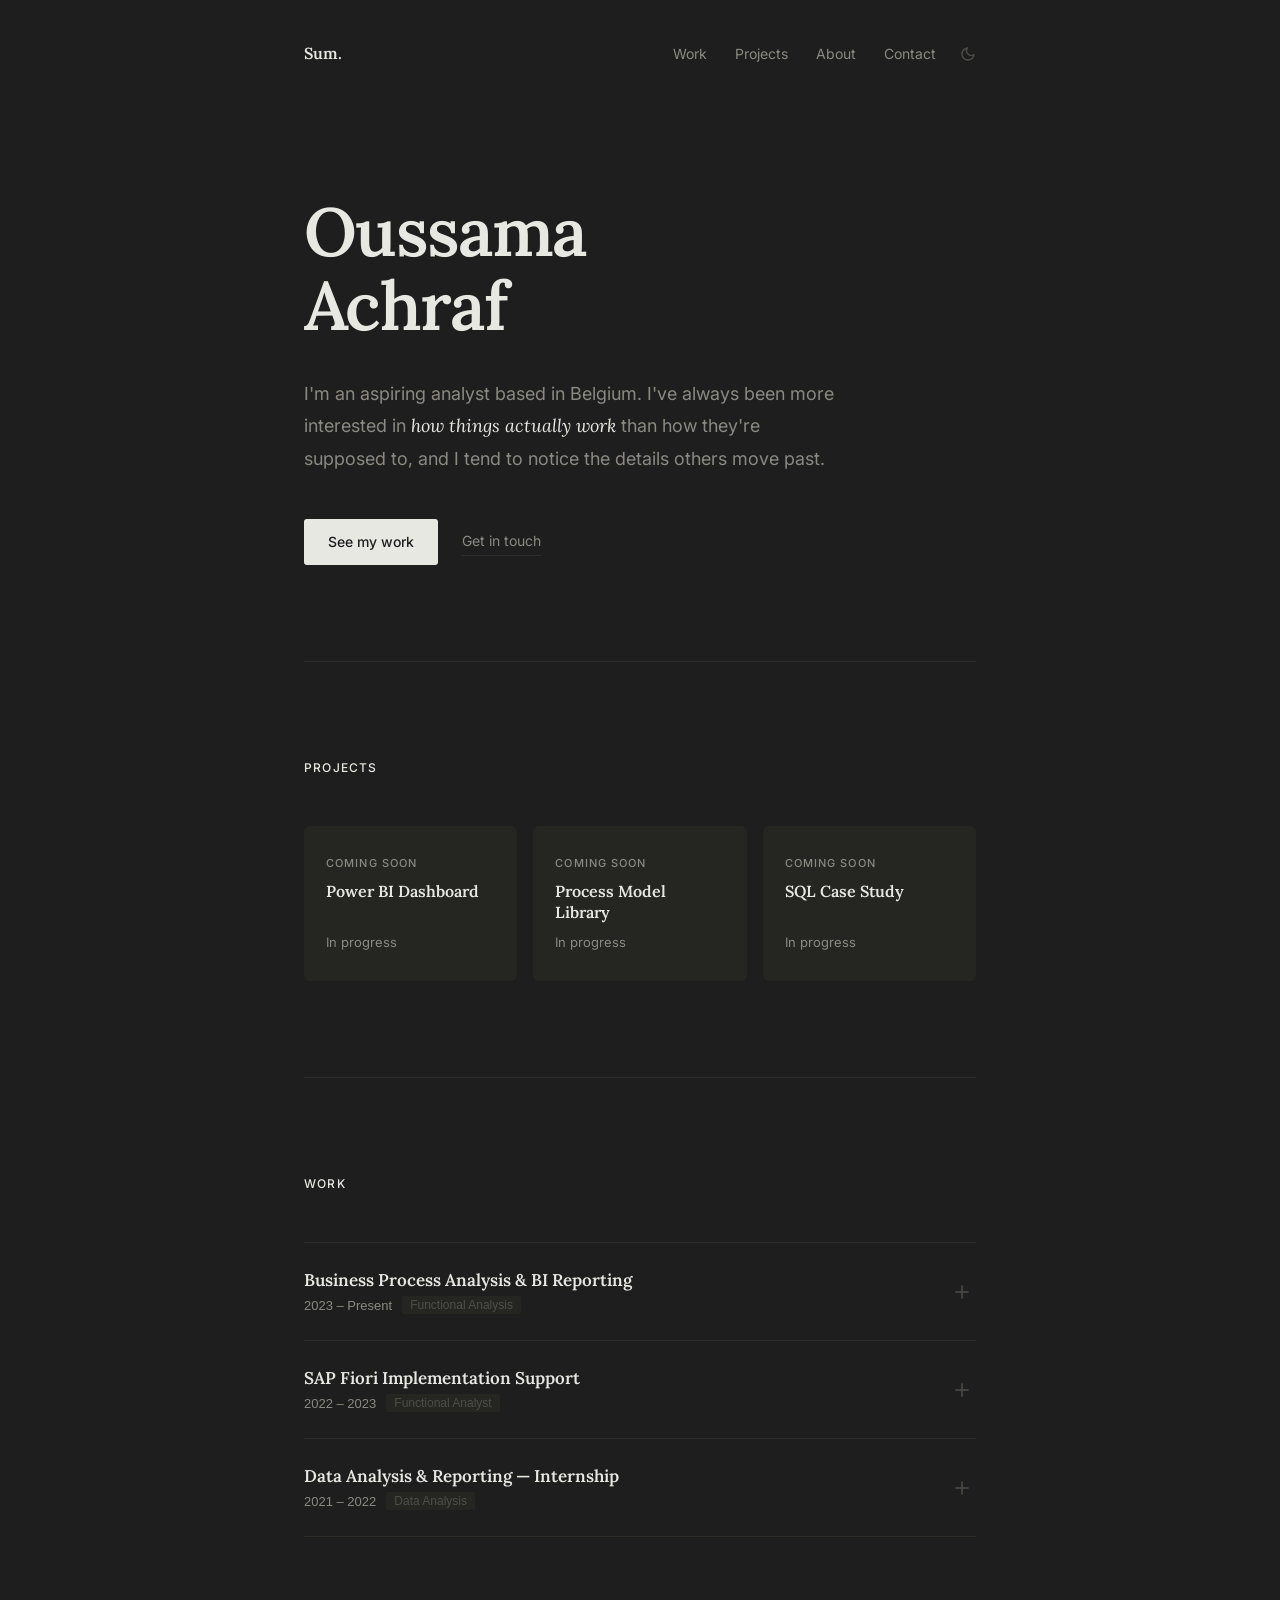
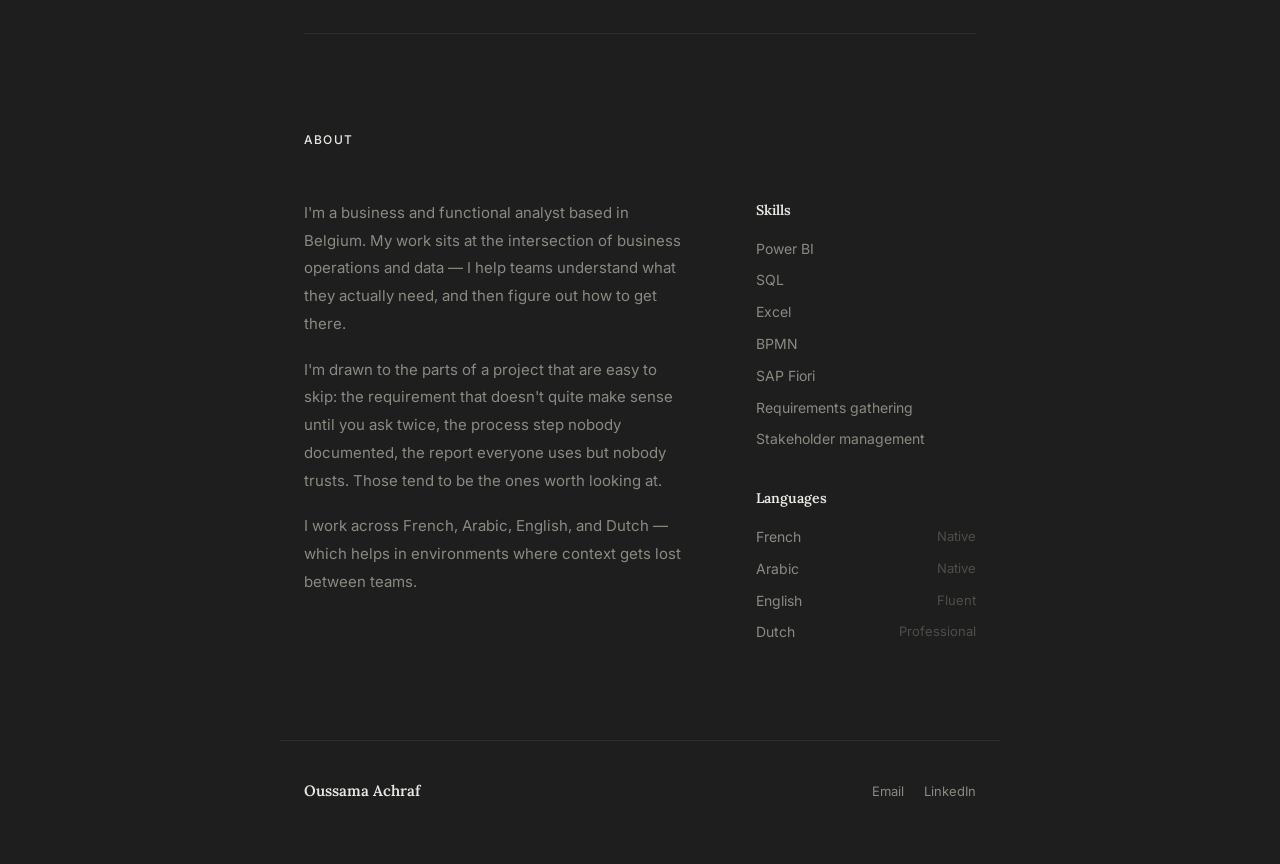
==== index.html @ 20202b74 "Fix project card text contrast in dark mode" ====
<!DOCTYPE html>
<html lang="en">
<head>
  <meta charset="UTF-8">
  <meta name="viewport" content="width=device-width, initial-scale=1.0">
  <title>Oussama Achraf</title>
  <link rel="icon" href="./favicon.svg" type="image/svg+xml">
  <link rel="preconnect" href="https://fonts.googleapis.com">
  <link rel="preconnect" href="https://fonts.gstatic.com" crossorigin>
  <link href="https://fonts.googleapis.com/css2?family=Lora:ital,wght@0,400;0,600;1,400&family=Inter:wght@300;400;500&display=swap" rel="stylesheet">

  <style>
    *, *::before, *::after {
      box-sizing: border-box;
      margin: 0;
      padding: 0;
    }

    :root {
      --bg:       #1e1e1e;
      --text:     #e8e8e3;
      --muted:    #8a8a82;
      --faint:    #4e4e49;
      --border:   #2d2d2a;
      --surface:  #252522;
      --serif:    'Lora', Georgia, serif;
      --sans:     'Inter', system-ui, sans-serif;
    }

    body.light {
      --bg:       #fafaf8;
      --text:     #1a1a1a;
      --muted:    #6b6b6b;
      --faint:    #b0b0a8;
      --border:   #e2e2dc;
      --surface:  #f2f2ee;
    }

    html {
      font-size: 16px;
      scroll-behavior: smooth;
    }

    body {
      background: var(--bg);
      color: var(--text);
      font-family: var(--sans);
      font-weight: 400;
      line-height: 1.7;
      -webkit-font-smoothing: antialiased;
      transition: background 0.2s ease, color 0.2s ease;
    }

    /* ─── NAV ─────────────────────────────────────────── */

    nav {
      max-width: 720px;
      margin: 0 auto;
      padding: 40px 24px 0;
      display: flex;
      justify-content: space-between;
      align-items: baseline;
    }

    .nav-name {
      font-family: var(--serif);
      font-size: 1rem;
      font-weight: 600;
      color: var(--text);
      text-decoration: none;
    }

    .nav-links {
      list-style: none;
      display: flex;
      gap: 28px;
    }

    .nav-links a {
      font-size: 0.875rem;
      color: var(--muted);
      text-decoration: none;
      transition: color 0.2s;
    }

    .nav-links a:hover { color: var(--text); }

    .nav-right {
      display: flex;
      align-items: center;
      gap: 24px;
    }

    .theme-toggle {
      background: none;
      border: none;
      cursor: pointer;
      color: var(--faint);
      display: grid;
      place-items: center;
      padding: 0;
      transition: color 0.2s;
      line-height: 1;
    }

    .theme-toggle:hover { color: var(--text); }

    .theme-toggle .icon-sun  { display: none; }
    .theme-toggle .icon-moon { display: block; }

    body.light .theme-toggle .icon-sun  { display: block; }
    body.light .theme-toggle .icon-moon { display: none; }

    /* ─── LAYOUT ──────────────────────────────────────── */

    main {
      max-width: 720px;
      margin: 0 auto;
      padding: 0 24px;
    }

    section {
      padding: 96px 0;
      border-top: 1px solid var(--border);
    }

    #home {
      border-top: none;
      padding-top: 128px;
    }

    .section-label {
      font-size: 0.75rem;
      font-weight: 500;
      letter-spacing: 0.1em;
      text-transform: uppercase;
      color: var(--text);
      margin-bottom: 48px;
    }

    /* ─── HERO ────────────────────────────────────────── */

    .hero-name {
      font-family: var(--serif);
      font-size: clamp(2.75rem, 7vw, 4.25rem);
      font-weight: 600;
      line-height: 1.08;
      letter-spacing: -0.025em;
      margin-bottom: 36px;
    }

    .hero-bio {
      font-size: 1.125rem;
      line-height: 1.8;
      color: var(--muted);
      max-width: 540px;
    }

    .hero-bio em {
      color: var(--text);
      font-style: italic;
      font-family: var(--serif);
    }

    .hero-cta {
      margin-top: 44px;
      display: flex;
      gap: 24px;
      align-items: center;
    }

    .btn-primary {
      font-size: 0.875rem;
      font-weight: 500;
      color: var(--bg);
      background: var(--text);
      padding: 11px 24px;
      border-radius: 3px;
      text-decoration: none;
      transition: opacity 0.2s;
    }

    .btn-primary:hover { opacity: 0.75; }

    .btn-ghost {
      font-size: 0.875rem;
      color: var(--muted);
      text-decoration: none;
      border-bottom: 1px solid var(--border);
      padding-bottom: 2px;
      transition: color 0.2s, border-color 0.2s;
    }

    .btn-ghost:hover {
      color: var(--text);
      border-color: var(--text);
    }

    /* ─── WORK ────────────────────────────────────────── */

    .work-list { list-style: none; }

    .work-item { border-top: 1px solid var(--border); }

    .work-item:last-child { border-bottom: 1px solid var(--border); }

    .work-toggle {
      width: 100%;
      background: none;
      border: none;
      padding: 26px 0;
      display: grid;
      grid-template-columns: 1fr 28px;
      align-items: center;
      gap: 16px;
      cursor: pointer;
      text-align: left;
    }

    .work-toggle:focus-visible { outline: 2px solid var(--text); outline-offset: 4px; }

    .work-title {
      font-family: var(--serif);
      font-size: 1.0625rem;
      font-weight: 600;
      color: var(--text);
      display: block;
      line-height: 1.3;
      margin-bottom: 5px;
    }

    .work-sub {
      font-size: 0.8125rem;
      color: var(--muted);
      display: flex;
      gap: 10px;
      align-items: center;
    }

    .work-tag {
      background: var(--surface);
      padding: 2px 8px;
      border-radius: 2px;
      font-size: 0.75rem;
      color: var(--faint);
    }

    .work-icon {
      display: grid;
      place-items: center;
      color: var(--faint);
      transition: transform 0.3s ease, color 0.2s;
    }

    .work-item.open .work-icon {
      transform: rotate(45deg);
      color: var(--text);
    }

    .work-body {
      overflow: hidden;
      max-height: 0;
      transition: max-height 0.4s ease;
    }

    .work-body-inner {
      padding-bottom: 32px;
      max-width: 560px;
    }

    .work-body-inner p {
      font-size: 0.9375rem;
      color: var(--muted);
      line-height: 1.8;
      margin-bottom: 18px;
    }

    .work-highlights {
      list-style: none;
      display: flex;
      flex-direction: column;
      gap: 9px;
    }

    .work-highlights li {
      font-size: 0.875rem;
      color: var(--muted);
      padding-left: 18px;
      position: relative;
      line-height: 1.6;
    }

    .work-highlights li::before {
      content: "—";
      position: absolute;
      left: 0;
      color: var(--border);
    }

    /* ─── PROJECTS ────────────────────────────────────── */

    .projects-grid {
      display: grid;
      grid-template-columns: repeat(auto-fill, minmax(200px, 1fr));
      gap: 16px;
    }

    .project-card {
      background: var(--surface);
      border-radius: 6px;
      padding: 28px 22px;
      display: flex;
      flex-direction: column;
      gap: 8px;
      min-height: 150px;
    }

    .project-label {
      font-size: 0.6875rem;
      letter-spacing: 0.1em;
      text-transform: uppercase;
      color: var(--muted);
      font-weight: 500;
    }

    .project-title {
      font-family: var(--serif);
      font-size: 1rem;
      color: var(--text);
      font-weight: 600;
      line-height: 1.3;
    }

    .project-status {
      margin-top: auto;
      font-size: 0.8125rem;
      color: var(--muted);
    }

    /* ─── ABOUT ───────────────────────────────────────── */

    .about-grid {
      display: grid;
      grid-template-columns: 1fr 220px;
      gap: 64px;
      align-items: start;
    }

    .about-bio p {
      font-size: 0.9375rem;
      color: var(--muted);
      line-height: 1.85;
      margin-bottom: 18px;
    }

    .about-bio p:last-child { margin-bottom: 0; }

    .about-sidebar-block { margin-bottom: 36px; }

    .about-sidebar-block:last-child { margin-bottom: 0; }

    .sidebar-heading {
      font-family: var(--serif);
      font-size: 0.875rem;
      font-weight: 600;
      color: var(--text);
      margin-bottom: 14px;
    }

    .skill-list, .lang-list {
      list-style: none;
      display: flex;
      flex-direction: column;
      gap: 8px;
    }

    .skill-list li {
      font-size: 0.875rem;
      color: var(--muted);
    }

    .lang-list li {
      font-size: 0.875rem;
      color: var(--muted);
      display: flex;
      justify-content: space-between;
    }

    .lang-list li span {
      color: var(--faint);
      font-size: 0.8125rem;
    }

    /* ─── FOOTER ──────────────────────────────────────── */

    footer {
      max-width: 720px;
      margin: 0 auto;
      padding: 36px 24px 60px;
      border-top: 1px solid var(--border);
      display: flex;
      justify-content: space-between;
      align-items: center;
    }

    .footer-name {
      font-family: var(--serif);
      font-size: 0.9375rem;
      font-weight: 600;
      color: var(--text);
    }

    .footer-links {
      list-style: none;
      display: flex;
      gap: 20px;
    }

    .footer-links a {
      font-size: 0.8125rem;
      color: var(--muted);
      text-decoration: none;
      transition: color 0.2s;
    }

    .footer-links a:hover { color: var(--text); }

    /* ─── RESPONSIVE ──────────────────────────────────── */

    @media (max-width: 640px) {
      nav {
        flex-direction: column;
        gap: 18px;
      }

      #home { padding-top: 80px; }

      .hero-cta {
        flex-direction: column;
        align-items: flex-start;
        gap: 16px;
      }

      .about-grid {
        grid-template-columns: 1fr;
        gap: 40px;
      }

      .projects-grid {
        grid-template-columns: 1fr;
      }

      footer {
        flex-direction: column;
        align-items: flex-start;
        gap: 20px;
      }
    }
  </style>
</head>
<body>

  <nav>
    <a href="#home" class="nav-name">Sum.</a>
    <div class="nav-right">
      <ul class="nav-links">
        <li><a href="#work">Work</a></li>
        <li><a href="#projects">Projects</a></li>
        <li><a href="#about">About</a></li>
        <li><a href="mailto:achraafoussama@gmail.com">Contact</a></li>
      </ul>
      <button class="theme-toggle" aria-label="Toggle theme">
        <svg class="icon-sun" width="16" height="16" viewBox="0 0 24 24" fill="none" stroke="currentColor" stroke-width="2" stroke-linecap="round" stroke-linejoin="round">
          <circle cx="12" cy="12" r="5"/><line x1="12" y1="1" x2="12" y2="3"/><line x1="12" y1="21" x2="12" y2="23"/>
          <line x1="4.22" y1="4.22" x2="5.64" y2="5.64"/><line x1="18.36" y1="18.36" x2="19.78" y2="19.78"/>
          <line x1="1" y1="12" x2="3" y2="12"/><line x1="21" y1="12" x2="23" y2="12"/>
          <line x1="4.22" y1="19.78" x2="5.64" y2="18.36"/><line x1="18.36" y1="5.64" x2="19.78" y2="4.22"/>
        </svg>
        <svg class="icon-moon" width="16" height="16" viewBox="0 0 24 24" fill="none" stroke="currentColor" stroke-width="2" stroke-linecap="round" stroke-linejoin="round">
          <path d="M21 12.79A9 9 0 1 1 11.21 3 7 7 0 0 0 21 12.79z"/>
        </svg>
      </button>
    </div>
  </nav>

  <main>

    <!-- HERO -->
    <section id="home">
      <h1 class="hero-name">Oussama<br>Achraf</h1>
      <p class="hero-bio">I'm an aspiring analyst based in Belgium. I've always been more interested in <em>how things actually work</em> than how they're supposed to, and I tend to notice the details others move past.</p>
      <div class="hero-cta">
        <a href="#work" class="btn-primary">See my work</a>
        <a href="mailto:achraafoussama@gmail.com" class="btn-ghost">Get in touch</a>
      </div>
    </section>

    <!-- PROJECTS -->
    <section id="projects">
      <p class="section-label">Projects</p>
      <div class="projects-grid">
        <div class="project-card">
          <span class="project-label">Coming soon</span>
          <span class="project-title">Power BI Dashboard</span>
          <span class="project-status">In progress</span>
        </div>
        <div class="project-card">
          <span class="project-label">Coming soon</span>
          <span class="project-title">Process Model Library</span>
          <span class="project-status">In progress</span>
        </div>
        <div class="project-card">
          <span class="project-label">Coming soon</span>
          <span class="project-title">SQL Case Study</span>
          <span class="project-status">In progress</span>
        </div>
      </div>
    </section>

    <!-- WORK -->
    <section id="work">
      <p class="section-label">Work</p>
      <ul class="work-list">

        <li class="work-item">
          <button class="work-toggle" aria-expanded="false">
            <div>
              <span class="work-title">Business Process Analysis &amp; BI Reporting</span>
              <div class="work-sub">
                <span>2023 – Present</span>
                <span class="work-tag">Functional Analysis</span>
              </div>
            </div>
            <span class="work-icon" aria-hidden="true">
              <svg width="14" height="14" viewBox="0 0 14 14" fill="none">
                <line x1="7" y1="1" x2="7" y2="13" stroke="currentColor" stroke-width="1.5" stroke-linecap="round"/>
                <line x1="1" y1="7" x2="13" y2="7" stroke="currentColor" stroke-width="1.5" stroke-linecap="round"/>
              </svg>
            </span>
          </button>
          <div class="work-body">
            <div class="work-body-inner">
              <p>Worked closely with business stakeholders to gather and document requirements, translating operational needs into functional specifications for development and reporting teams.</p>
              <ul class="work-highlights">
                <li>Conducted requirements workshops across operations and finance</li>
                <li>Designed and maintained Power BI dashboards tracking key performance indicators</li>
                <li>Documented AS-IS and TO-BE processes using BPMN notation</li>
                <li>Supported UAT cycles and coordinated feedback between business users and IT</li>
              </ul>
            </div>
          </div>
        </li>

        <li class="work-item">
          <button class="work-toggle" aria-expanded="false">
            <div>
              <span class="work-title">SAP Fiori Implementation Support</span>
              <div class="work-sub">
                <span>2022 – 2023</span>
                <span class="work-tag">Functional Analyst</span>
              </div>
            </div>
            <span class="work-icon" aria-hidden="true">
              <svg width="14" height="14" viewBox="0 0 14 14" fill="none">
                <line x1="7" y1="1" x2="7" y2="13" stroke="currentColor" stroke-width="1.5" stroke-linecap="round"/>
                <line x1="1" y1="7" x2="13" y2="7" stroke="currentColor" stroke-width="1.5" stroke-linecap="round"/>
              </svg>
            </span>
          </button>
          <div class="work-body">
            <div class="work-body-inner">
              <p>Acted as the bridge between end users and the technical team during a SAP Fiori rollout — capturing pain points, mapping workflows, and validating that the solution matched real business needs.</p>
              <ul class="work-highlights">
                <li>Gathered and prioritized user stories from department leads and frontline staff</li>
                <li>Mapped current workflows in Excel and BPMN to identify gaps and redundancies</li>
                <li>Assisted in configuration testing and prepared end-user training documentation</li>
                <li>Managed stakeholder communications and tracked open issues through delivery</li>
              </ul>
            </div>
          </div>
        </li>

        <li class="work-item">
          <button class="work-toggle" aria-expanded="false">
            <div>
              <span class="work-title">Data Analysis &amp; Reporting — Internship</span>
              <div class="work-sub">
                <span>2021 – 2022</span>
                <span class="work-tag">Data Analysis</span>
              </div>
            </div>
            <span class="work-icon" aria-hidden="true">
              <svg width="14" height="14" viewBox="0 0 14 14" fill="none">
                <line x1="7" y1="1" x2="7" y2="13" stroke="currentColor" stroke-width="1.5" stroke-linecap="round"/>
                <line x1="1" y1="7" x2="13" y2="7" stroke="currentColor" stroke-width="1.5" stroke-linecap="round"/>
              </svg>
            </span>
          </button>
          <div class="work-body">
            <div class="work-body-inner">
              <p>Built reporting tools and cleaned datasets to support decision-making across multiple departments, working primarily in Excel and SQL.</p>
              <ul class="work-highlights">
                <li>Automated monthly reporting workflows using Excel and SQL queries</li>
                <li>Cleaned and validated datasets to ensure consistency across reporting outputs</li>
                <li>Prepared management-ready summaries and visualizations for weekly reviews</li>
              </ul>
            </div>
          </div>
        </li>

      </ul>
    </section>

    <!-- ABOUT -->
    <section id="about">
      <p class="section-label">About</p>
      <div class="about-grid">

        <div class="about-bio">
          <p>I'm a business and functional analyst based in Belgium. My work sits at the intersection of business operations and data — I help teams understand what they actually need, and then figure out how to get there.</p>
          <p>I'm drawn to the parts of a project that are easy to skip: the requirement that doesn't quite make sense until you ask twice, the process step nobody documented, the report everyone uses but nobody trusts. Those tend to be the ones worth looking at.</p>
          <p>I work across French, Arabic, English, and Dutch — which helps in environments where context gets lost between teams.</p>
        </div>

        <div class="about-sidebar">
          <div class="about-sidebar-block">
            <p class="sidebar-heading">Skills</p>
            <ul class="skill-list">
              <li>Power BI</li>
              <li>SQL</li>
              <li>Excel</li>
              <li>BPMN</li>
              <li>SAP Fiori</li>
              <li>Requirements gathering</li>
              <li>Stakeholder management</li>
            </ul>
          </div>
          <div class="about-sidebar-block">
            <p class="sidebar-heading">Languages</p>
            <ul class="lang-list">
              <li>French <span>Native</span></li>
              <li>Arabic <span>Native</span></li>
              <li>English <span>Fluent</span></li>
              <li>Dutch <span>Professional</span></li>
            </ul>
          </div>
        </div>

      </div>
    </section>

  </main>

  <footer>
    <span class="footer-name">Oussama Achraf</span>
    <ul class="footer-links">
      <li><a href="mailto:achraafoussama@gmail.com">Email</a></li>
      <li><a href="https://www.linkedin.com/in/oussama-achraf/" target="_blank" rel="noopener noreferrer">LinkedIn</a></li>
    </ul>
  </footer>

  <script>
    // ── Theme toggle ──────────────────────────────────────
    const body = document.body;
    const themeBtn = document.querySelector('.theme-toggle');

    if (localStorage.getItem('theme') === 'light') {
      body.classList.add('light');
    }

    themeBtn.addEventListener('click', () => {
      body.classList.toggle('light');
      localStorage.setItem('theme', body.classList.contains('light') ? 'light' : 'dark');
    });

    // ── Work accordion ────────────────────────────────────
    const items = document.querySelectorAll('.work-item');

    items.forEach(item => {
      const btn = item.querySelector('.work-toggle');
      const body = item.querySelector('.work-body');
      const inner = item.querySelector('.work-body-inner');

      btn.addEventListener('click', () => {
        const isOpen = item.classList.contains('open');

        // close all
        items.forEach(i => {
          i.classList.remove('open');
          i.querySelector('.work-toggle').setAttribute('aria-expanded', 'false');
          i.querySelector('.work-body').style.maxHeight = '0';
        });

        // open clicked if it was closed
        if (!isOpen) {
          item.classList.add('open');
          btn.setAttribute('aria-expanded', 'true');
          body.style.maxHeight = inner.offsetHeight + 'px';
        }
      });
    });
  </script>

</body>
</html>
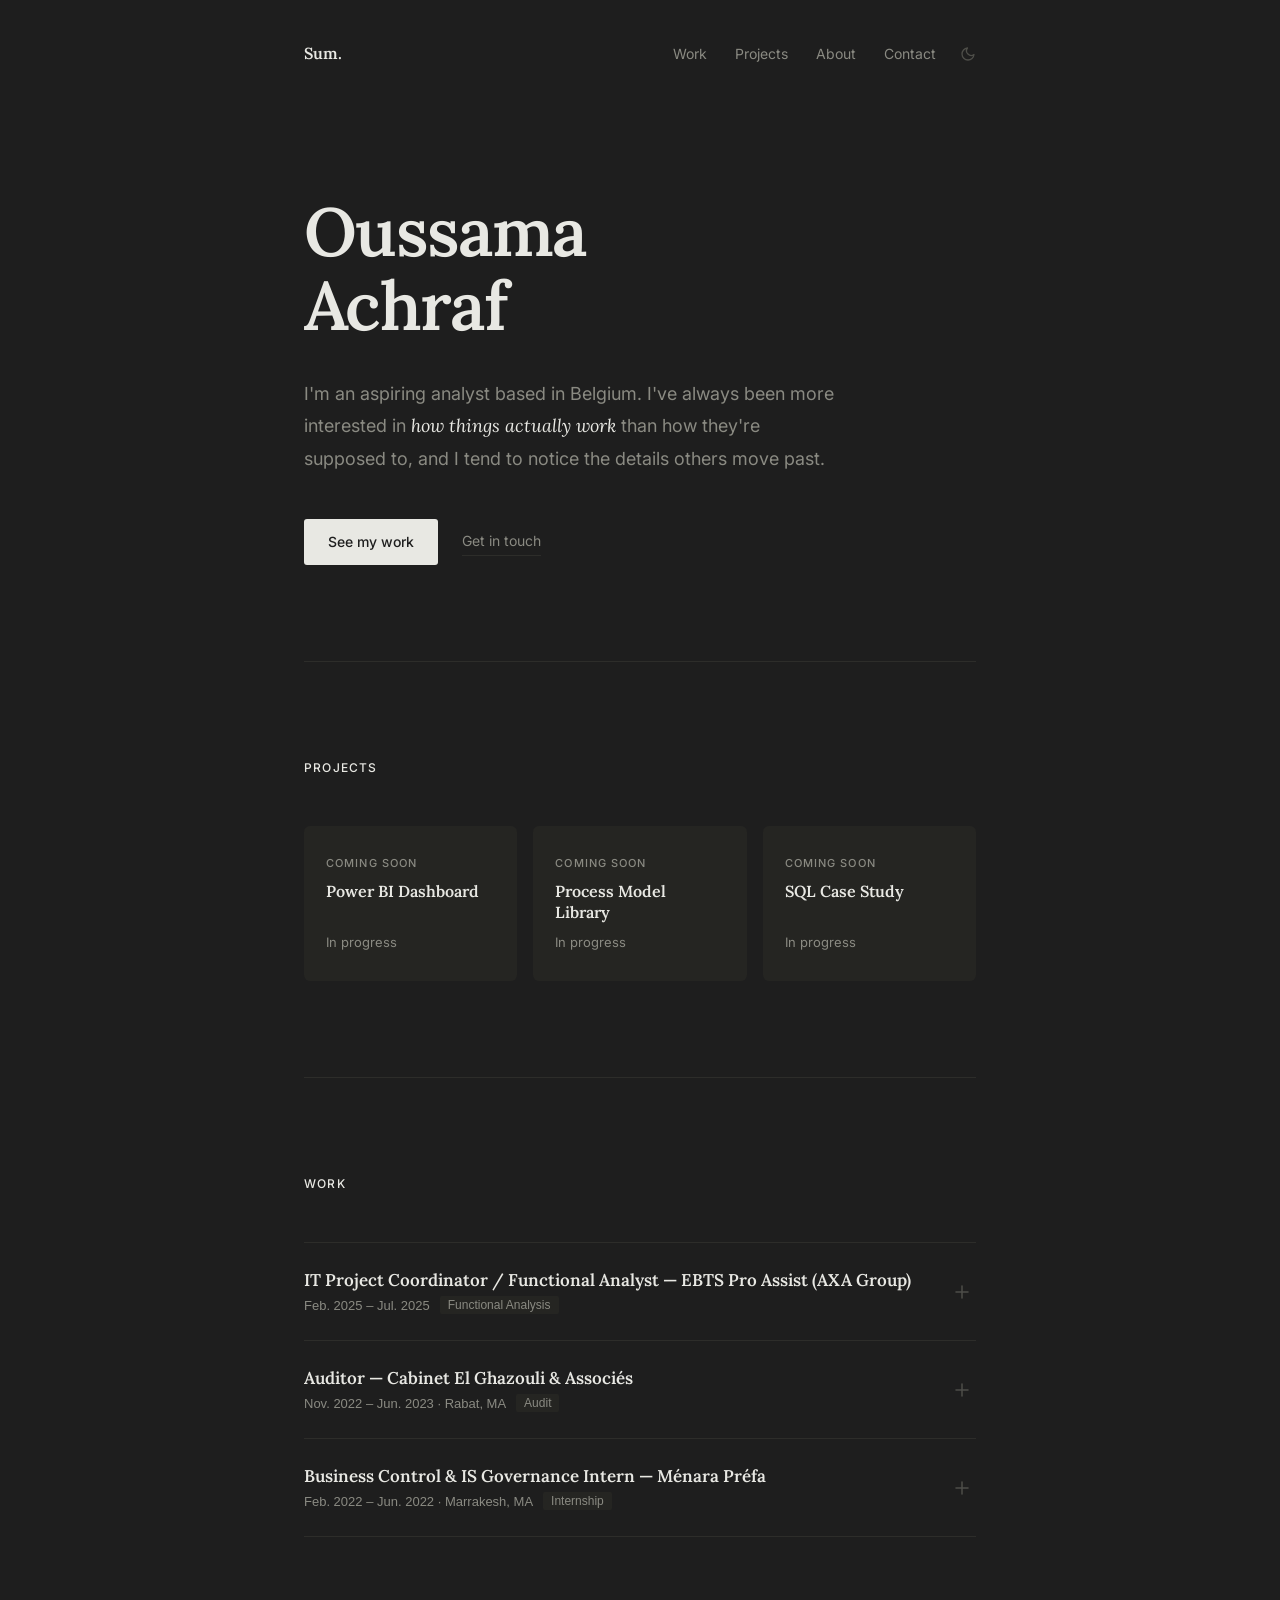
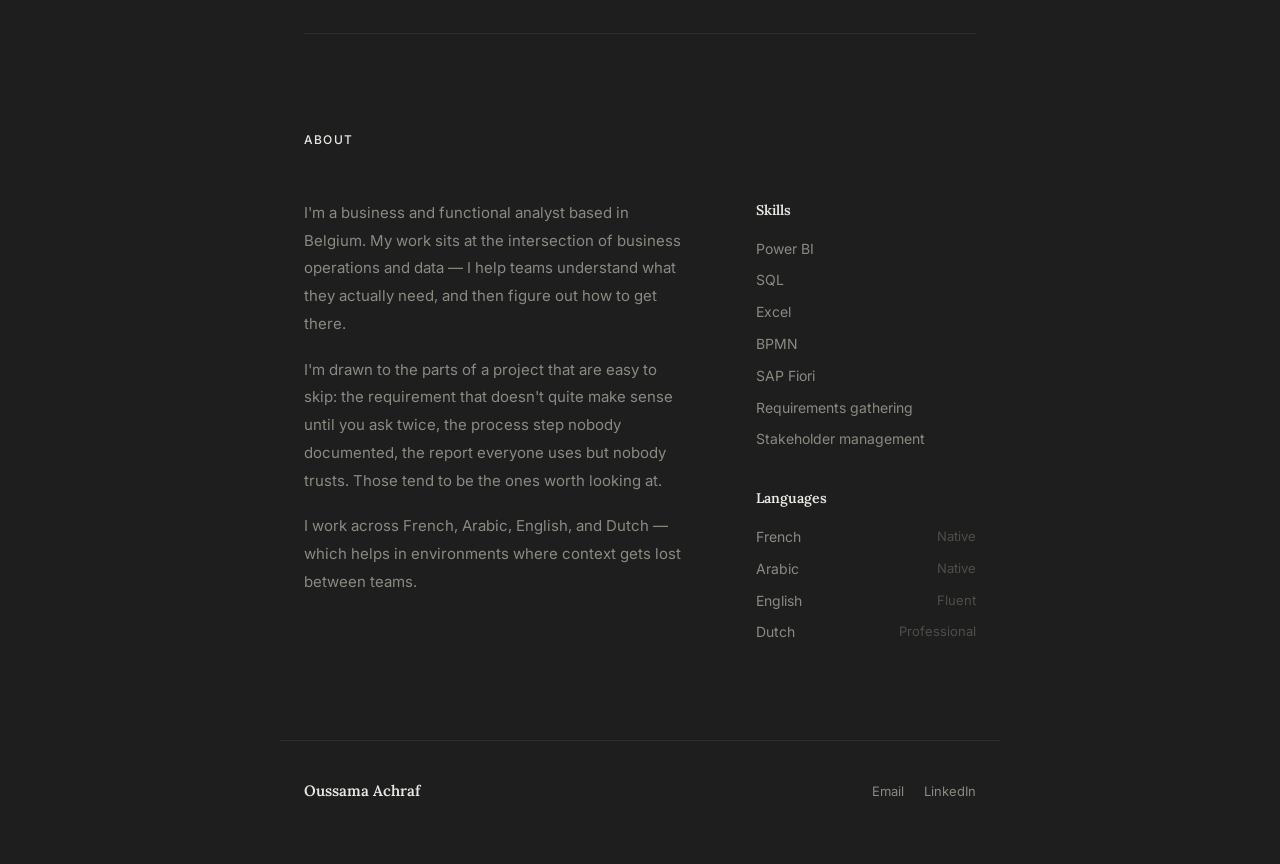
==== commit 43c3e711: "Replace work content with real experience, fix tag contrast" ====
--- a/index.html
+++ b/index.html
@@ -242,7 +242,7 @@
       padding: 2px 8px;
       border-radius: 2px;
       font-size: 0.75rem;
-      color: var(--faint);
+      color: var(--muted);
     }
 
     .work-icon {
@@ -525,9 +525,9 @@
         <li class="work-item">
           <button class="work-toggle" aria-expanded="false">
             <div>
-              <span class="work-title">Business Process Analysis &amp; BI Reporting</span>
+              <span class="work-title">IT Project Coordinator / Functional Analyst — EBTS Pro Assist (AXA Group)</span>
               <div class="work-sub">
-                <span>2023 – Present</span>
+                <span>Feb. 2025 – Jul. 2025</span>
                 <span class="work-tag">Functional Analysis</span>
               </div>
             </div>
@@ -540,12 +540,11 @@
           </button>
           <div class="work-body">
             <div class="work-body-inner">
-              <p>Worked closely with business stakeholders to gather and document requirements, translating operational needs into functional specifications for development and reporting teams.</p>
               <ul class="work-highlights">
-                <li>Conducted requirements workshops across operations and finance</li>
-                <li>Designed and maintained Power BI dashboards tracking key performance indicators</li>
-                <li>Documented AS-IS and TO-BE processes using BPMN notation</li>
-                <li>Supported UAT cycles and coordinated feedback between business users and IT</li>
+                <li>Temporarily assigned to lead a reporting transition project for a key enterprise client (Goodyear), driving the migration from Excel-based reporting to Power BI dashboards.</li>
+                <li>Gathered and structured business requirements across stakeholder groups, assessed feasibility, and translated client needs into actionable specifications for the development team.</li>
+                <li>Proposed dashboard designs and KPIs based on firsthand operational knowledge of breakdown assistance workflows; proposals were validated and implemented.</li>
+                <li>Coordinated ad hoc and recurring stakeholder meetings, ensuring alignment between business expectations and technical delivery throughout the project lifecycle.</li>
               </ul>
             </div>
           </div>
@@ -554,10 +553,10 @@
         <li class="work-item">
           <button class="work-toggle" aria-expanded="false">
             <div>
-              <span class="work-title">SAP Fiori Implementation Support</span>
+              <span class="work-title">Auditor — Cabinet El Ghazouli &amp; Associés</span>
               <div class="work-sub">
-                <span>2022 – 2023</span>
-                <span class="work-tag">Functional Analyst</span>
+                <span>Nov. 2022 – Jun. 2023 · Rabat, MA</span>
+                <span class="work-tag">Audit</span>
               </div>
             </div>
             <span class="work-icon" aria-hidden="true">
@@ -569,12 +568,9 @@
           </button>
           <div class="work-body">
             <div class="work-body-inner">
-              <p>Acted as the bridge between end users and the technical team during a SAP Fiori rollout — capturing pain points, mapping workflows, and validating that the solution matched real business needs.</p>
               <ul class="work-highlights">
-                <li>Gathered and prioritized user stories from department leads and frontline staff</li>
-                <li>Mapped current workflows in Excel and BPMN to identify gaps and redundancies</li>
-                <li>Assisted in configuration testing and prepared end-user training documentation</li>
-                <li>Managed stakeholder communications and tracked open issues through delivery</li>
+                <li>Conducted financial and operational audits for clients across construction, industry, and non-profit sectors.</li>
+                <li>Used Excel pivot tables and financial analysis techniques to evaluate financial statements and assess compliance with internal procedures, developing a structured analytical approach to process documentation and gap identification.</li>
               </ul>
             </div>
           </div>
@@ -583,10 +579,10 @@
         <li class="work-item">
           <button class="work-toggle" aria-expanded="false">
             <div>
-              <span class="work-title">Data Analysis &amp; Reporting — Internship</span>
+              <span class="work-title">Business Control &amp; IS Governance Intern — Ménara Préfa</span>
               <div class="work-sub">
-                <span>2021 – 2022</span>
-                <span class="work-tag">Data Analysis</span>
+                <span>Feb. 2022 – Jun. 2022 · Marrakesh, MA</span>
+                <span class="work-tag">Internship</span>
               </div>
             </div>
             <span class="work-icon" aria-hidden="true">
@@ -598,11 +594,8 @@
           </button>
           <div class="work-body">
             <div class="work-body-inner">
-              <p>Built reporting tools and cleaned datasets to support decision-making across multiple departments, working primarily in Excel and SQL.</p>
               <ul class="work-highlights">
-                <li>Automated monthly reporting workflows using Excel and SQL queries</li>
-                <li>Cleaned and validated datasets to ensure consistency across reporting outputs</li>
-                <li>Prepared management-ready summaries and visualizations for weekly reviews</li>
+                <li>Conducted an exploratory study on IS governance and its contribution to management control performance, evaluating strategic alignment between information systems and business objectives through qualitative interviews with senior staff.</li>
               </ul>
             </div>
           </div>
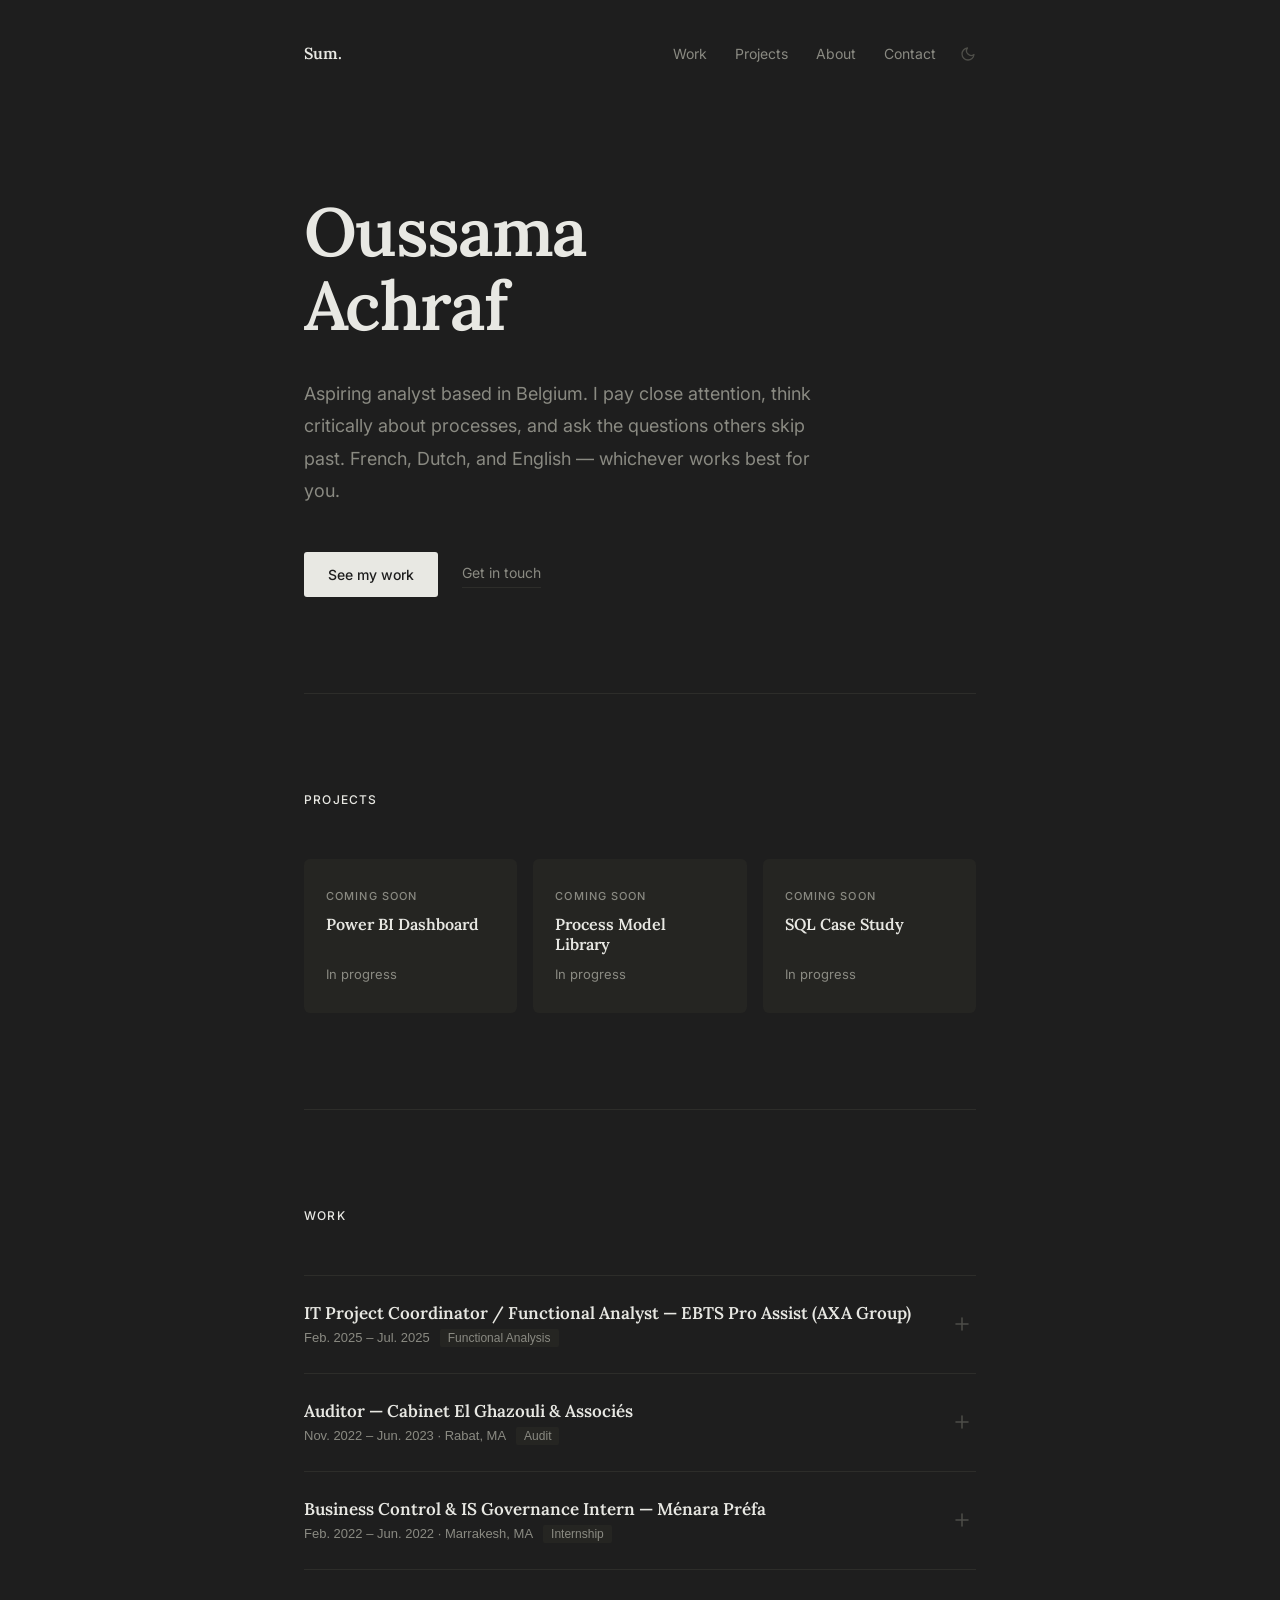
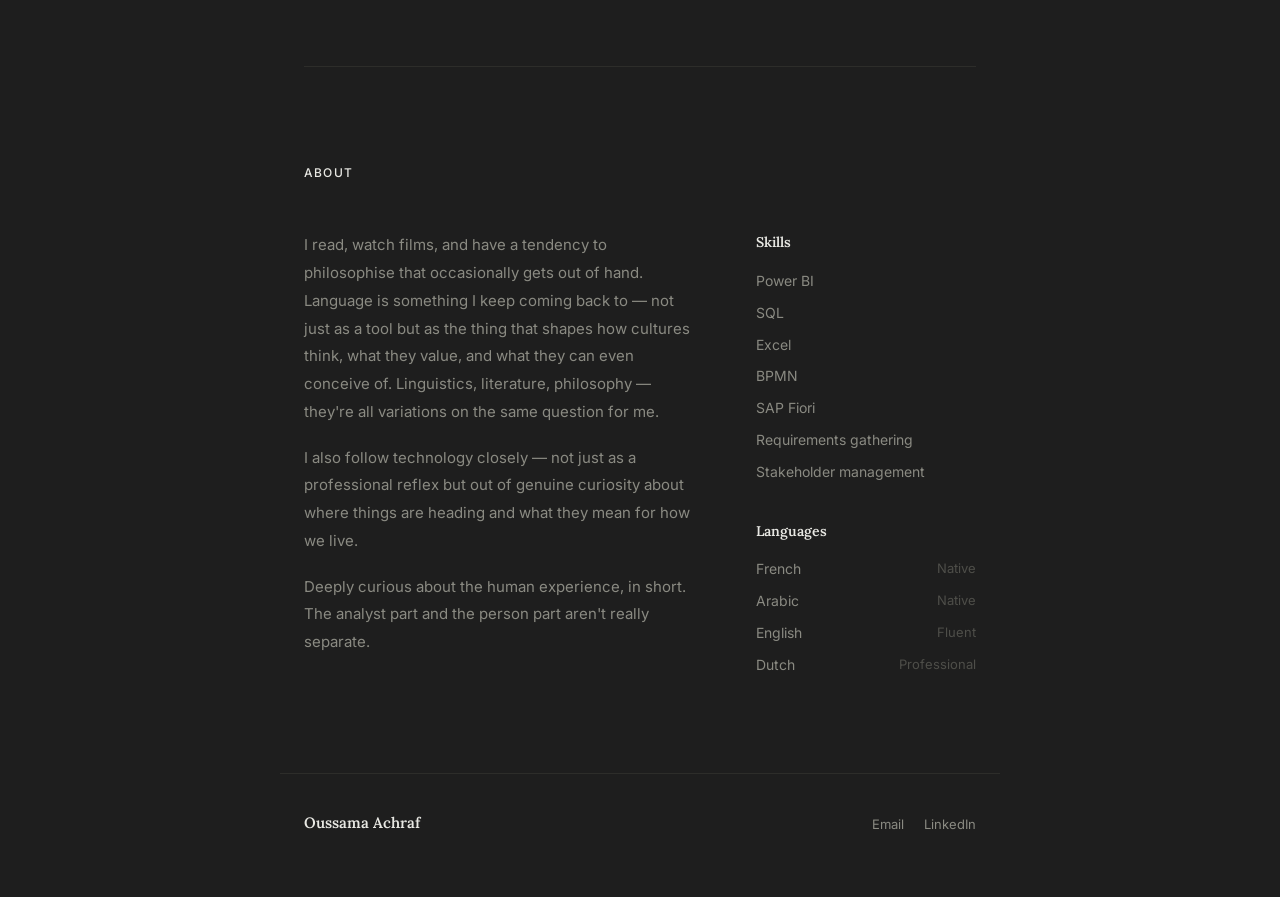
==== commit f7478ad5: "Update hero bio and about text" ====
--- a/index.html
+++ b/index.html
@@ -488,7 +488,7 @@
     <!-- HERO -->
     <section id="home">
       <h1 class="hero-name">Oussama<br>Achraf</h1>
-      <p class="hero-bio">I'm an aspiring analyst based in Belgium. I've always been more interested in <em>how things actually work</em> than how they're supposed to, and I tend to notice the details others move past.</p>
+      <p class="hero-bio">Aspiring analyst based in Belgium. I pay close attention, think critically about processes, and ask the questions others skip past. French, Dutch, and English — whichever works best for you.</p>
       <div class="hero-cta">
         <a href="#work" class="btn-primary">See my work</a>
         <a href="mailto:achraafoussama@gmail.com" class="btn-ghost">Get in touch</a>
@@ -610,9 +610,9 @@
       <div class="about-grid">
 
         <div class="about-bio">
-          <p>I'm a business and functional analyst based in Belgium. My work sits at the intersection of business operations and data — I help teams understand what they actually need, and then figure out how to get there.</p>
-          <p>I'm drawn to the parts of a project that are easy to skip: the requirement that doesn't quite make sense until you ask twice, the process step nobody documented, the report everyone uses but nobody trusts. Those tend to be the ones worth looking at.</p>
-          <p>I work across French, Arabic, English, and Dutch — which helps in environments where context gets lost between teams.</p>
+          <p>I read, watch films, and have a tendency to philosophise that occasionally gets out of hand. Language is something I keep coming back to — not just as a tool but as the thing that shapes how cultures think, what they value, and what they can even conceive of. Linguistics, literature, philosophy — they're all variations on the same question for me.</p>
+          <p>I also follow technology closely — not just as a professional reflex but out of genuine curiosity about where things are heading and what they mean for how we live.</p>
+          <p>Deeply curious about the human experience, in short. The analyst part and the person part aren't really separate.</p>
         </div>
 
         <div class="about-sidebar">
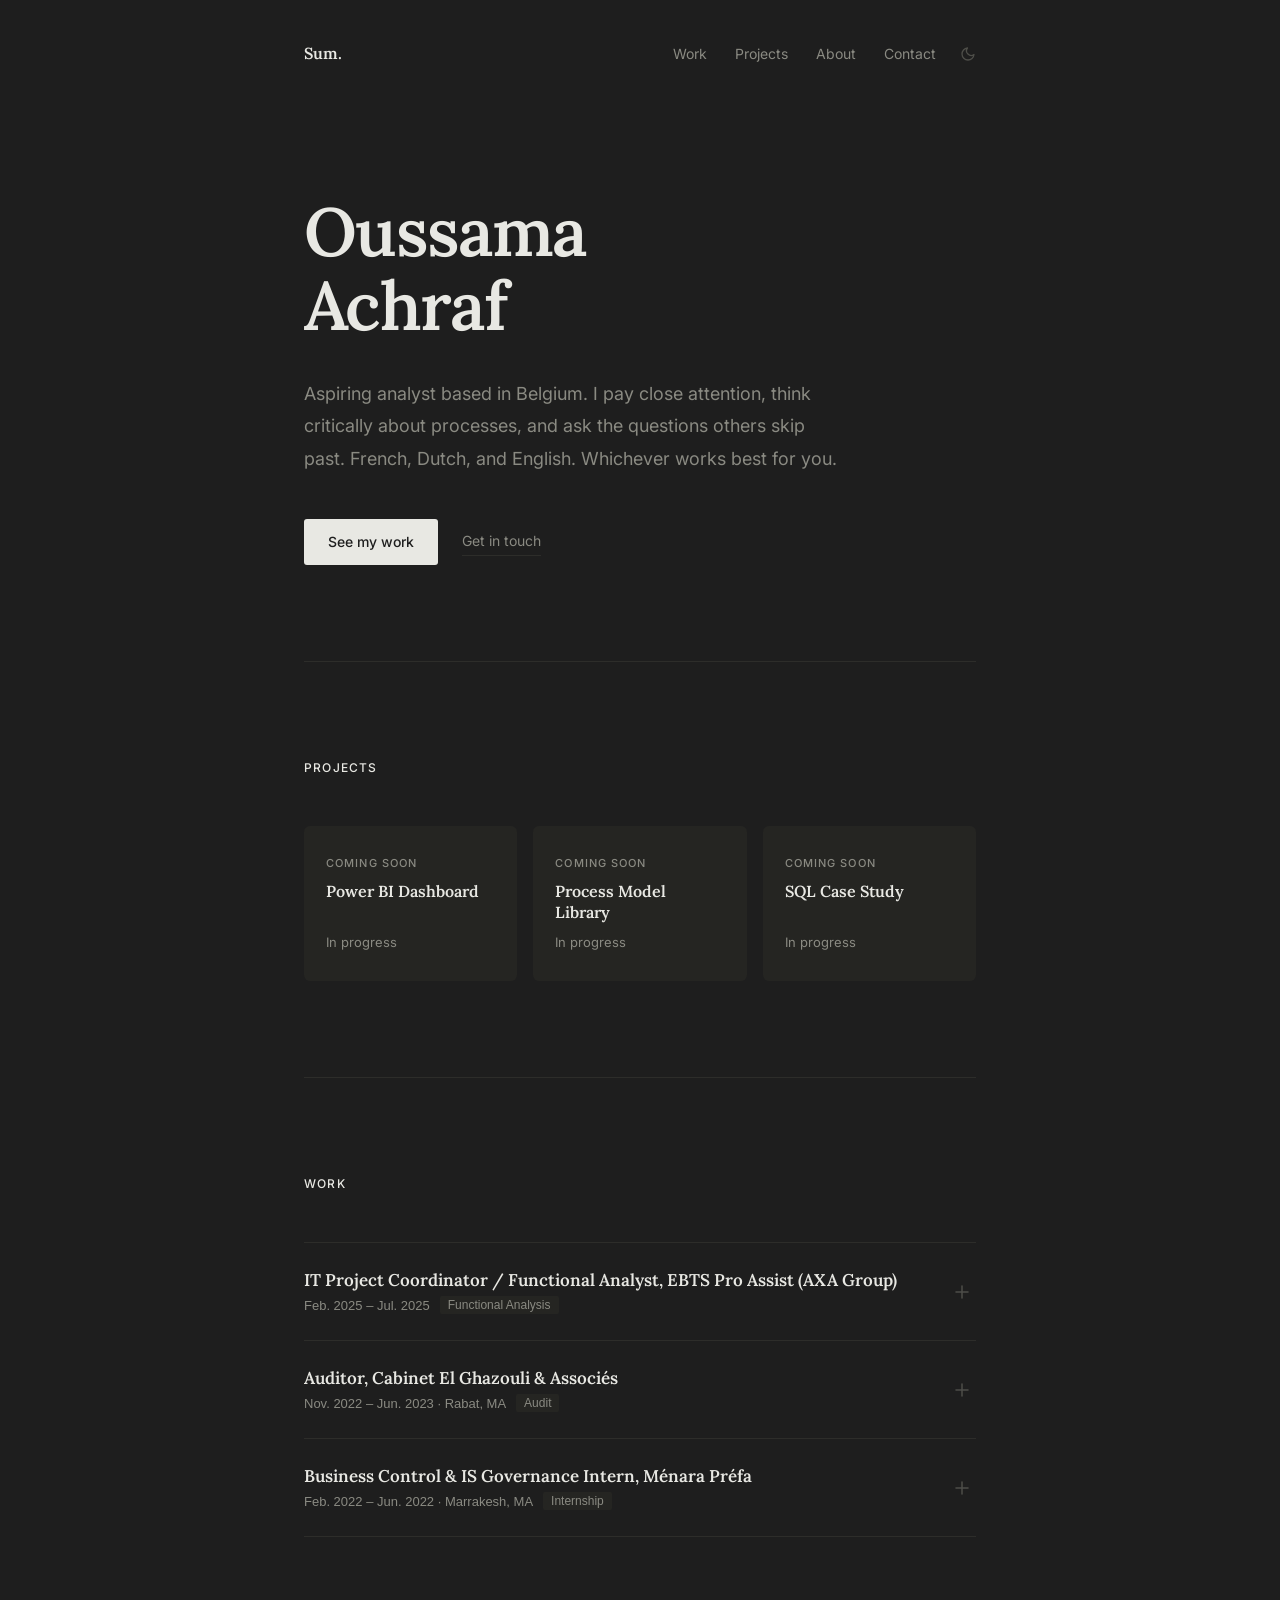
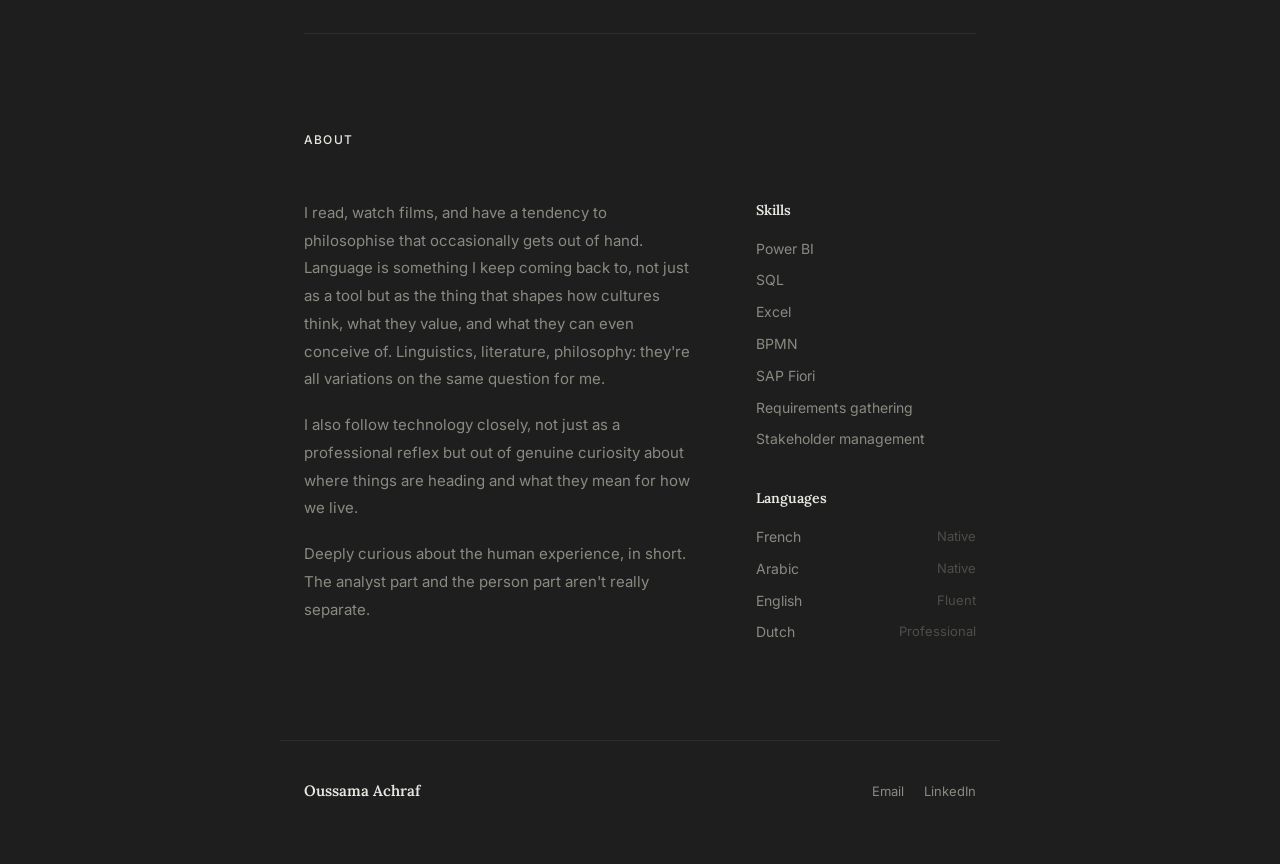
==== commit 305b2b78: "Remove em dashes from content" ====
--- a/index.html
+++ b/index.html
@@ -488,7 +488,7 @@
     <!-- HERO -->
     <section id="home">
       <h1 class="hero-name">Oussama<br>Achraf</h1>
-      <p class="hero-bio">Aspiring analyst based in Belgium. I pay close attention, think critically about processes, and ask the questions others skip past. French, Dutch, and English — whichever works best for you.</p>
+      <p class="hero-bio">Aspiring analyst based in Belgium. I pay close attention, think critically about processes, and ask the questions others skip past. French, Dutch, and English. Whichever works best for you.</p>
       <div class="hero-cta">
         <a href="#work" class="btn-primary">See my work</a>
         <a href="mailto:achraafoussama@gmail.com" class="btn-ghost">Get in touch</a>
@@ -525,7 +525,7 @@
         <li class="work-item">
           <button class="work-toggle" aria-expanded="false">
             <div>
-              <span class="work-title">IT Project Coordinator / Functional Analyst — EBTS Pro Assist (AXA Group)</span>
+              <span class="work-title">IT Project Coordinator / Functional Analyst, EBTS Pro Assist (AXA Group)</span>
               <div class="work-sub">
                 <span>Feb. 2025 – Jul. 2025</span>
                 <span class="work-tag">Functional Analysis</span>
@@ -553,7 +553,7 @@
         <li class="work-item">
           <button class="work-toggle" aria-expanded="false">
             <div>
-              <span class="work-title">Auditor — Cabinet El Ghazouli &amp; Associés</span>
+              <span class="work-title">Auditor, Cabinet El Ghazouli &amp; Associés</span>
               <div class="work-sub">
                 <span>Nov. 2022 – Jun. 2023 · Rabat, MA</span>
                 <span class="work-tag">Audit</span>
@@ -579,7 +579,7 @@
         <li class="work-item">
           <button class="work-toggle" aria-expanded="false">
             <div>
-              <span class="work-title">Business Control &amp; IS Governance Intern — Ménara Préfa</span>
+              <span class="work-title">Business Control &amp; IS Governance Intern, Ménara Préfa</span>
               <div class="work-sub">
                 <span>Feb. 2022 – Jun. 2022 · Marrakesh, MA</span>
                 <span class="work-tag">Internship</span>
@@ -610,8 +610,8 @@
       <div class="about-grid">
 
         <div class="about-bio">
-          <p>I read, watch films, and have a tendency to philosophise that occasionally gets out of hand. Language is something I keep coming back to — not just as a tool but as the thing that shapes how cultures think, what they value, and what they can even conceive of. Linguistics, literature, philosophy — they're all variations on the same question for me.</p>
-          <p>I also follow technology closely — not just as a professional reflex but out of genuine curiosity about where things are heading and what they mean for how we live.</p>
+          <p>I read, watch films, and have a tendency to philosophise that occasionally gets out of hand. Language is something I keep coming back to, not just as a tool but as the thing that shapes how cultures think, what they value, and what they can even conceive of. Linguistics, literature, philosophy: they're all variations on the same question for me.</p>
+          <p>I also follow technology closely, not just as a professional reflex but out of genuine curiosity about where things are heading and what they mean for how we live.</p>
           <p>Deeply curious about the human experience, in short. The analyst part and the person part aren't really separate.</p>
         </div>
 
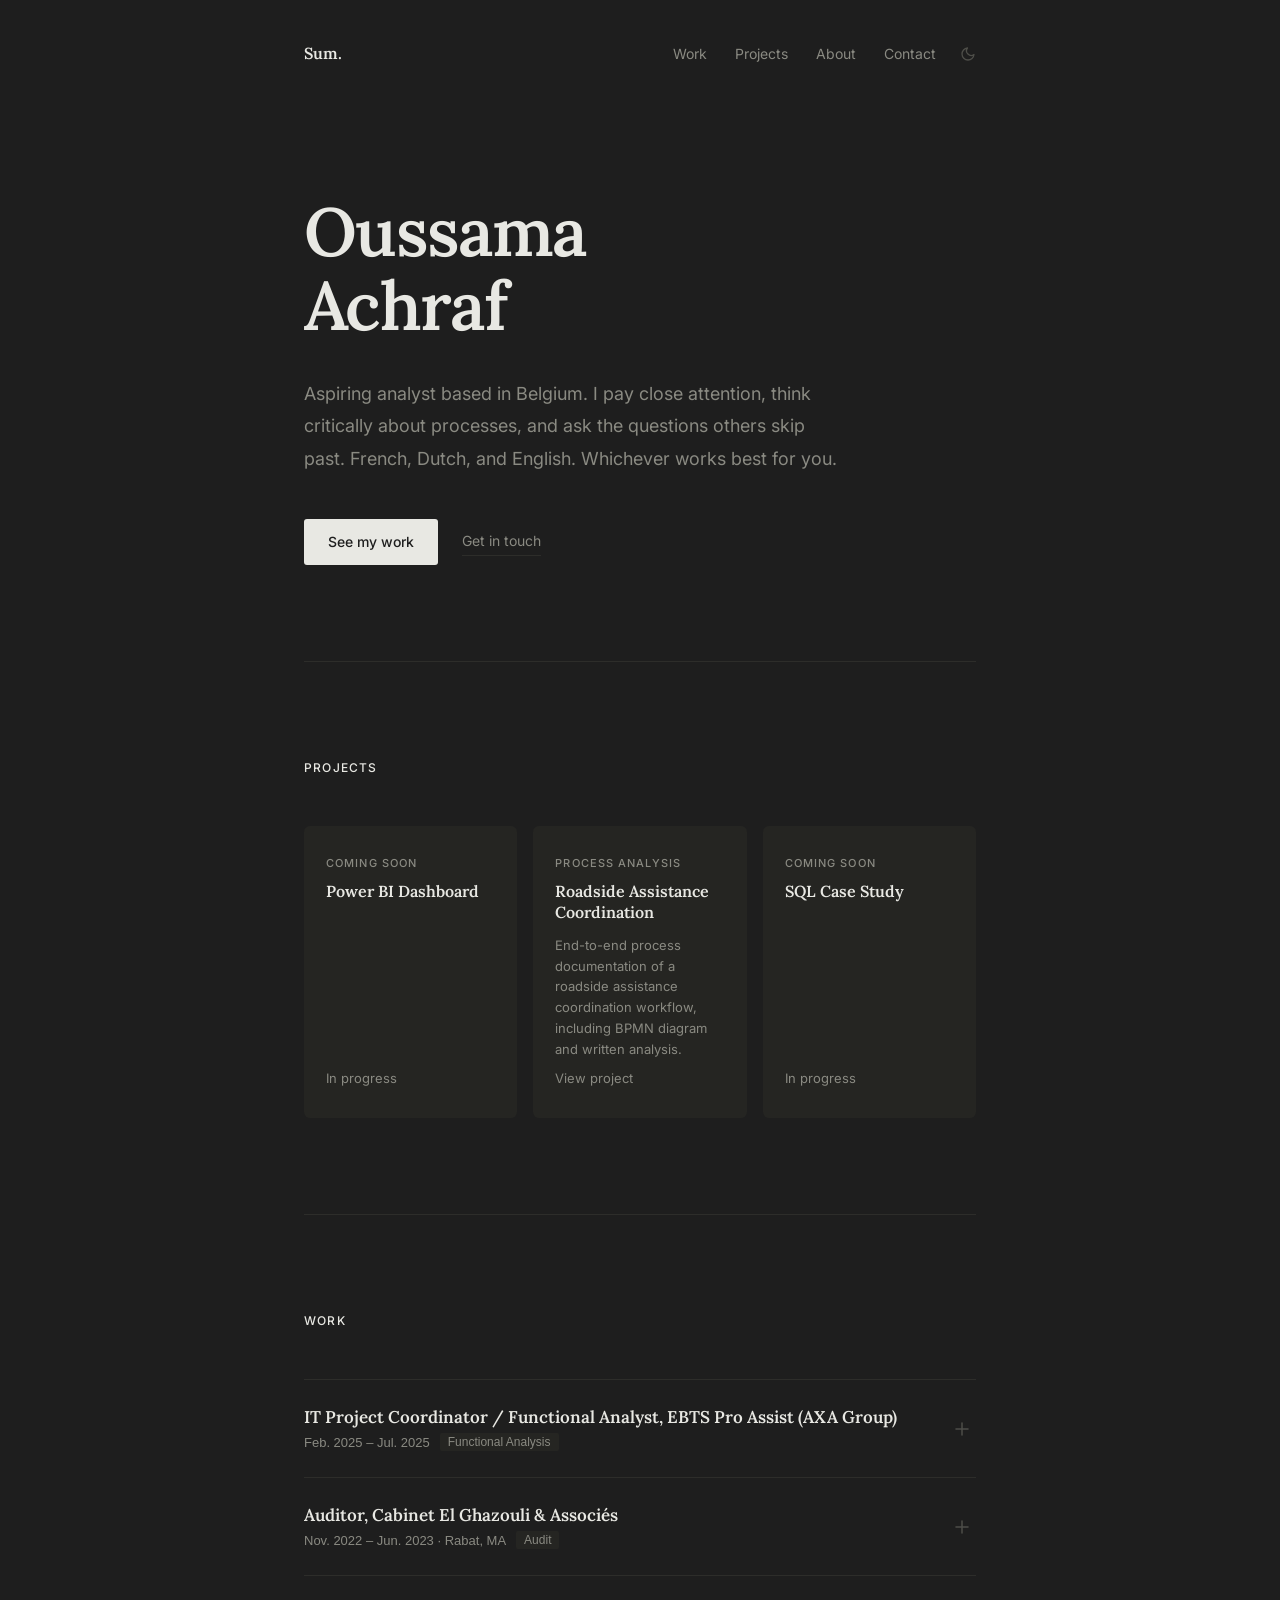
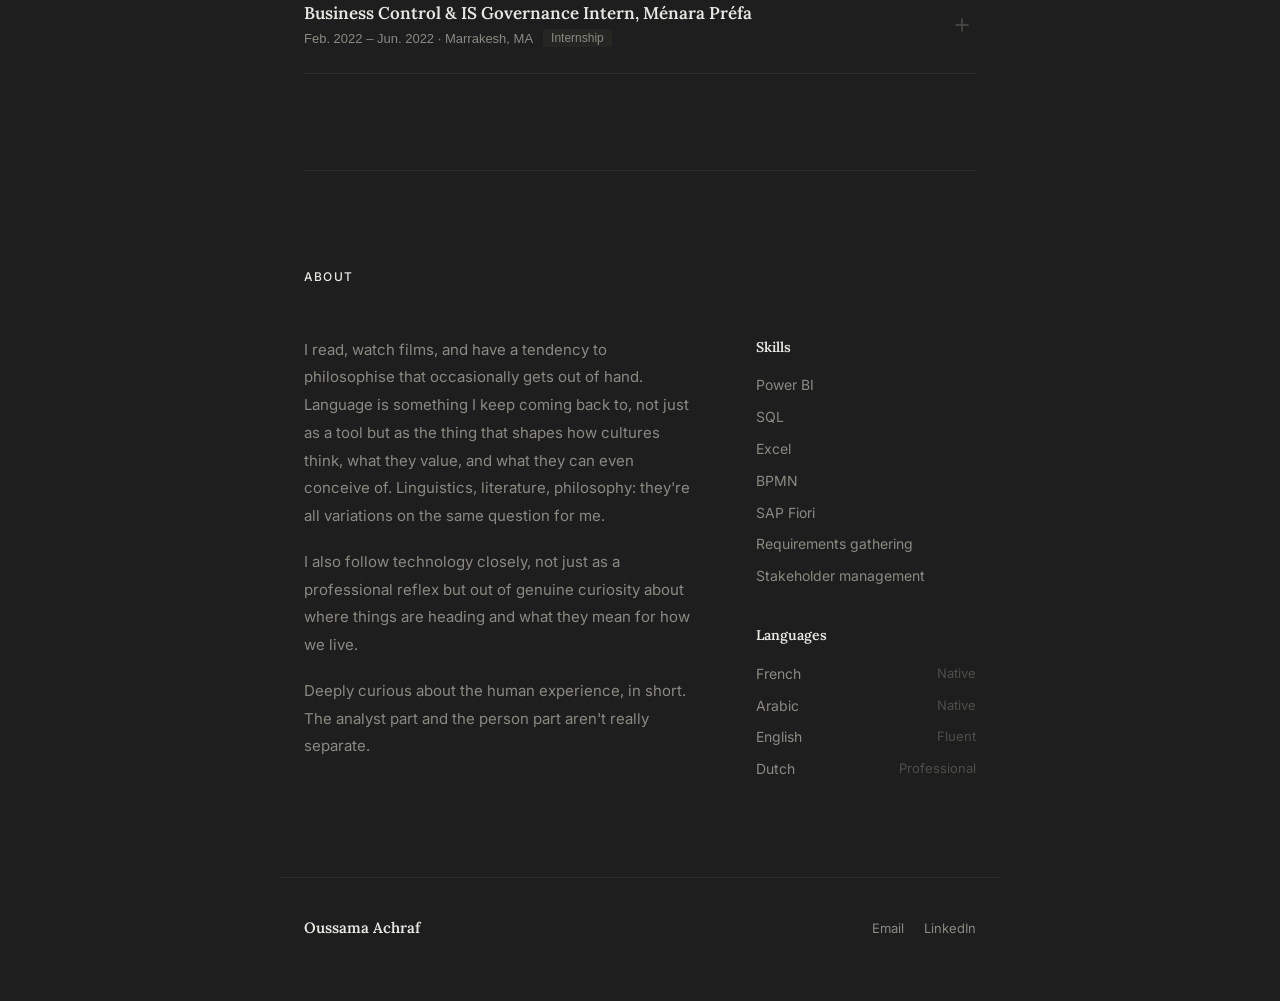
==== commit 9f394d5d: "Add process analysis project page" ====
--- a/index.html
+++ b/index.html
@@ -313,6 +313,20 @@
       flex-direction: column;
       gap: 8px;
       min-height: 150px;
+    }
+
+    a.project-card {
+      text-decoration: none;
+      transition: opacity 0.2s;
+    }
+
+    a.project-card:hover { opacity: 0.75; }
+
+    .project-desc {
+      font-size: 0.8125rem;
+      color: var(--muted);
+      line-height: 1.6;
+      margin-top: 4px;
     }
 
     .project-label {
@@ -504,11 +518,12 @@
           <span class="project-title">Power BI Dashboard</span>
           <span class="project-status">In progress</span>
         </div>
-        <div class="project-card">
-          <span class="project-label">Coming soon</span>
-          <span class="project-title">Process Model Library</span>
-          <span class="project-status">In progress</span>
-        </div>
+        <a href="process-analysis.html" class="project-card">
+          <span class="project-label">Process Analysis</span>
+          <span class="project-title">Roadside Assistance Coordination</span>
+          <p class="project-desc">End-to-end process documentation of a roadside assistance coordination workflow, including BPMN diagram and written analysis.</p>
+          <span class="project-status">View project</span>
+        </a>
         <div class="project-card">
           <span class="project-label">Coming soon</span>
           <span class="project-title">SQL Case Study</span>
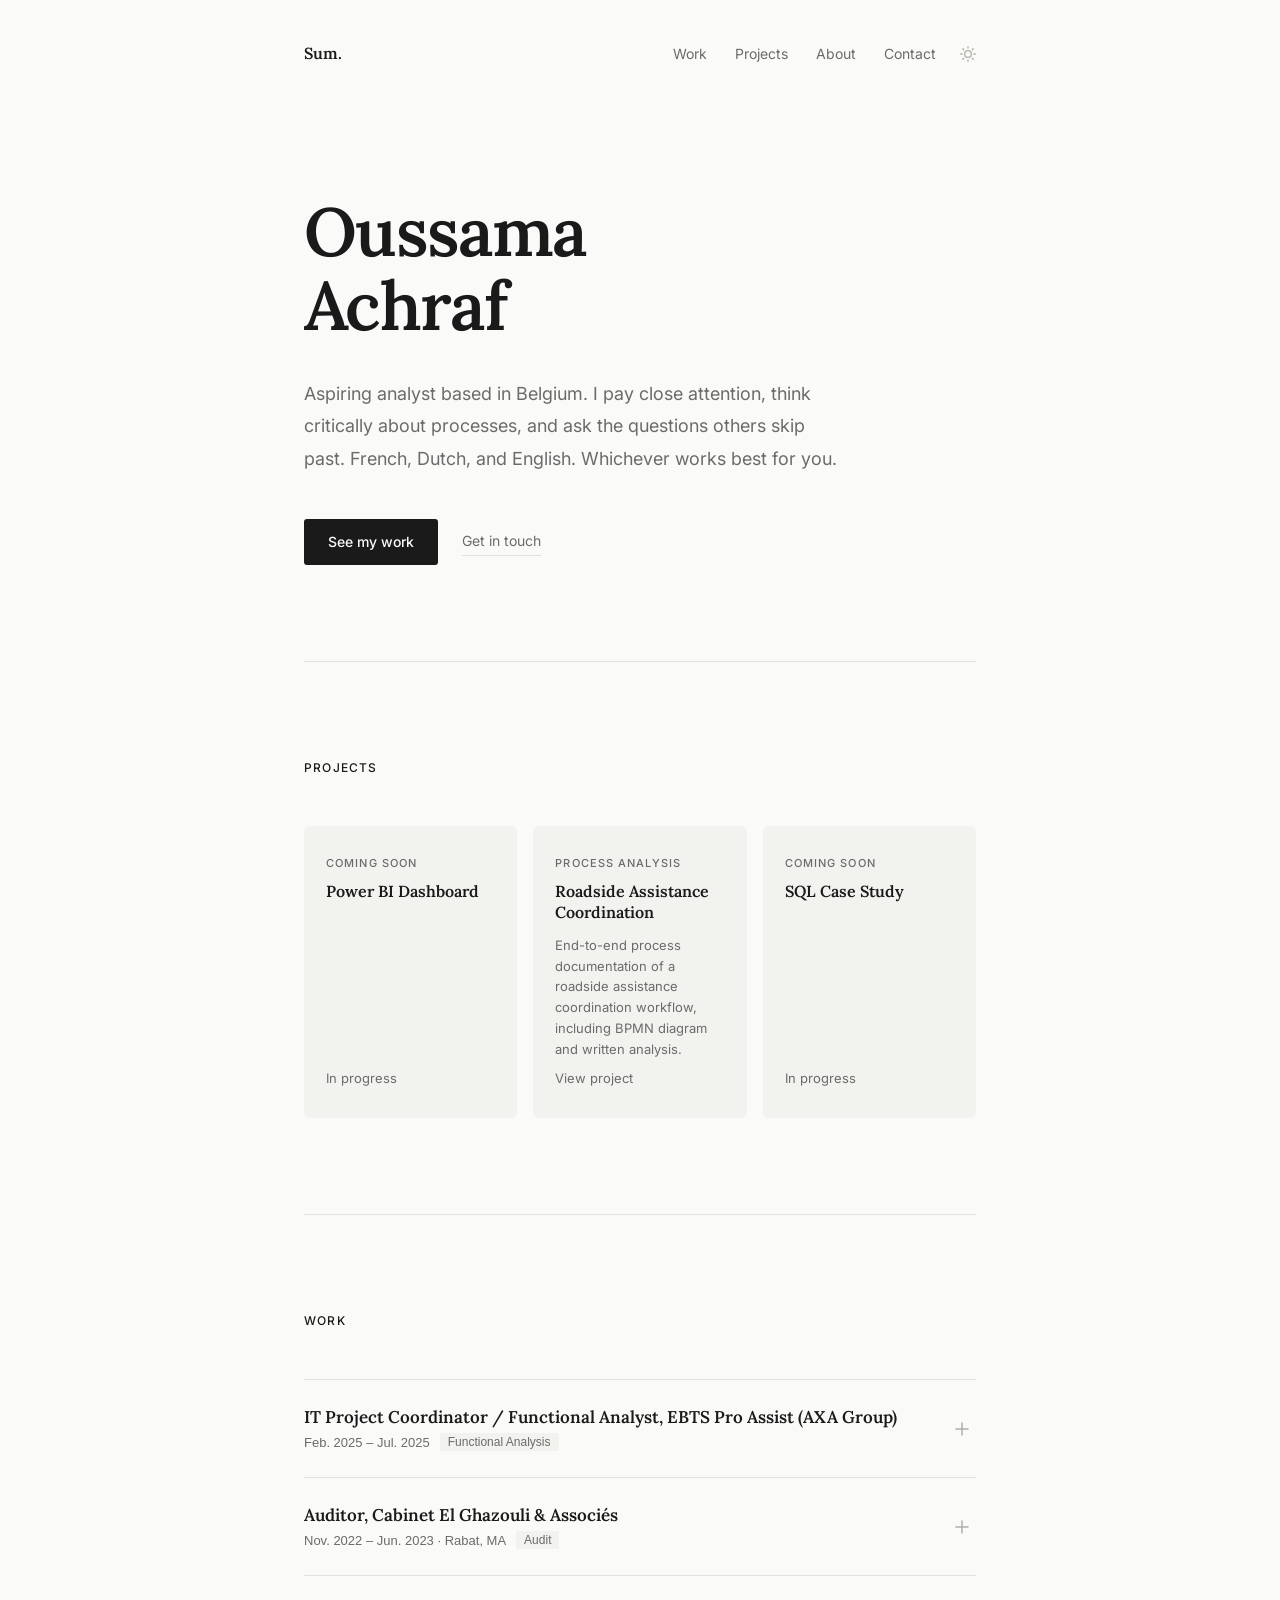
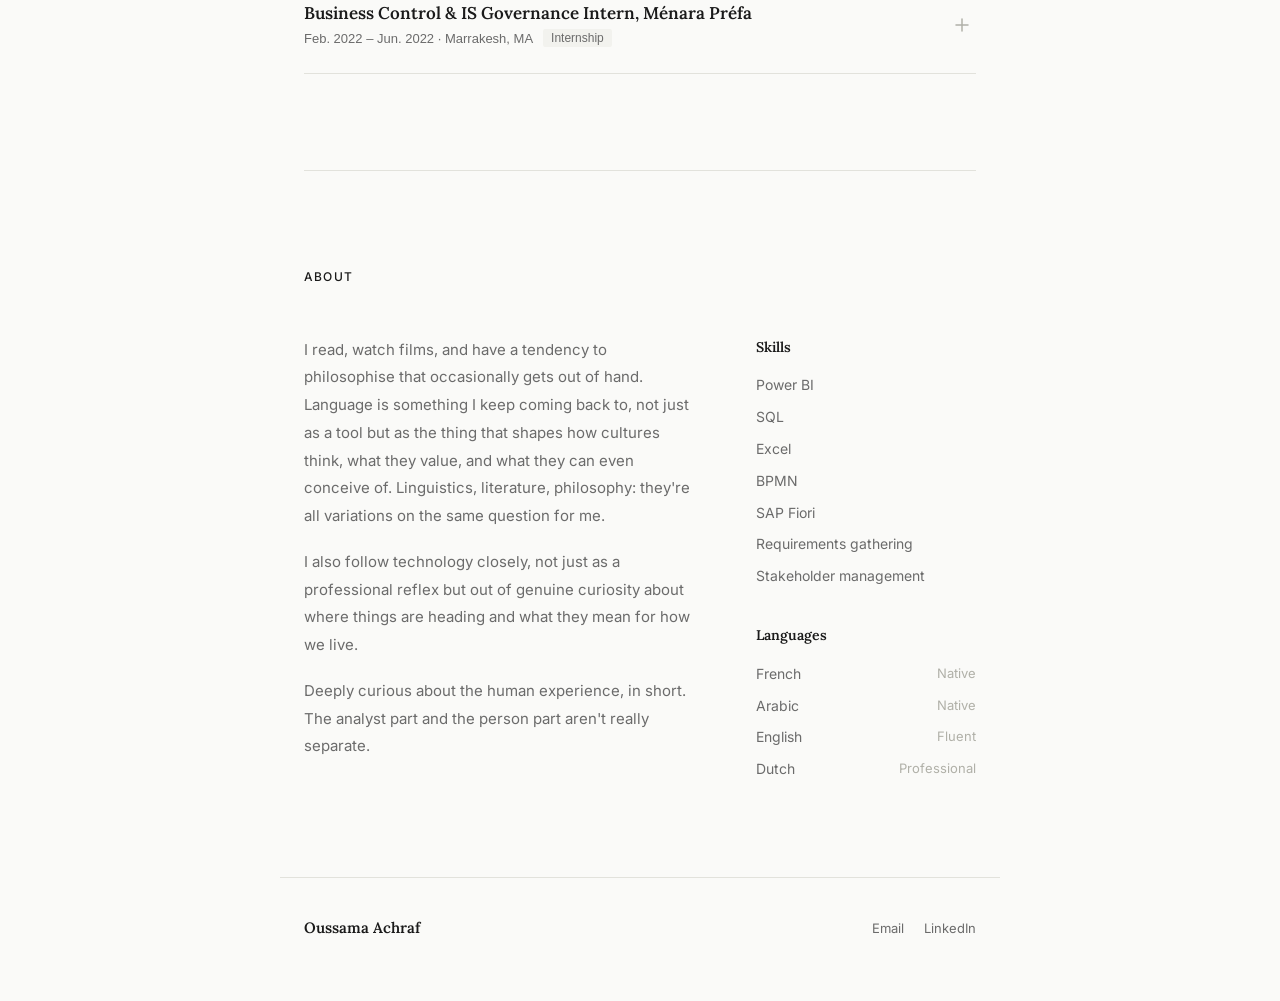
==== commit 1bb9b116: "Light theme as default, fix analysis text" ====
--- a/index.html
+++ b/index.html
@@ -17,23 +17,23 @@
     }
 
     :root {
+      --bg:       #fafaf8;
+      --text:     #1a1a1a;
+      --muted:    #6b6b6b;
+      --faint:    #b0b0a8;
+      --border:   #e2e2dc;
+      --surface:  #f2f2ee;
+      --serif:    'Lora', Georgia, serif;
+      --sans:     'Inter', system-ui, sans-serif;
+    }
+
+    body.dark {
       --bg:       #1e1e1e;
       --text:     #e8e8e3;
       --muted:    #8a8a82;
       --faint:    #4e4e49;
       --border:   #2d2d2a;
       --surface:  #252522;
-      --serif:    'Lora', Georgia, serif;
-      --sans:     'Inter', system-ui, sans-serif;
-    }
-
-    body.light {
-      --bg:       #fafaf8;
-      --text:     #1a1a1a;
-      --muted:    #6b6b6b;
-      --faint:    #b0b0a8;
-      --border:   #e2e2dc;
-      --surface:  #f2f2ee;
     }
 
     html {
@@ -105,11 +105,11 @@
 
     .theme-toggle:hover { color: var(--text); }
 
-    .theme-toggle .icon-sun  { display: none; }
-    .theme-toggle .icon-moon { display: block; }
-
-    body.light .theme-toggle .icon-sun  { display: block; }
-    body.light .theme-toggle .icon-moon { display: none; }
+    .theme-toggle .icon-sun  { display: block; }
+    .theme-toggle .icon-moon { display: none; }
+
+    body.dark .theme-toggle .icon-sun  { display: none; }
+    body.dark .theme-toggle .icon-moon { display: block; }
 
     /* ─── LAYOUT ──────────────────────────────────────── */
 
@@ -672,13 +672,13 @@
     const body = document.body;
     const themeBtn = document.querySelector('.theme-toggle');
 
-    if (localStorage.getItem('theme') === 'light') {
-      body.classList.add('light');
+    if (localStorage.getItem('theme') === 'dark') {
+      body.classList.add('dark');
     }
 
     themeBtn.addEventListener('click', () => {
-      body.classList.toggle('light');
-      localStorage.setItem('theme', body.classList.contains('light') ? 'light' : 'dark');
+      body.classList.toggle('dark');
+      localStorage.setItem('theme', body.classList.contains('dark') ? 'dark' : 'light');
     });
 
     // ── Work accordion ────────────────────────────────────
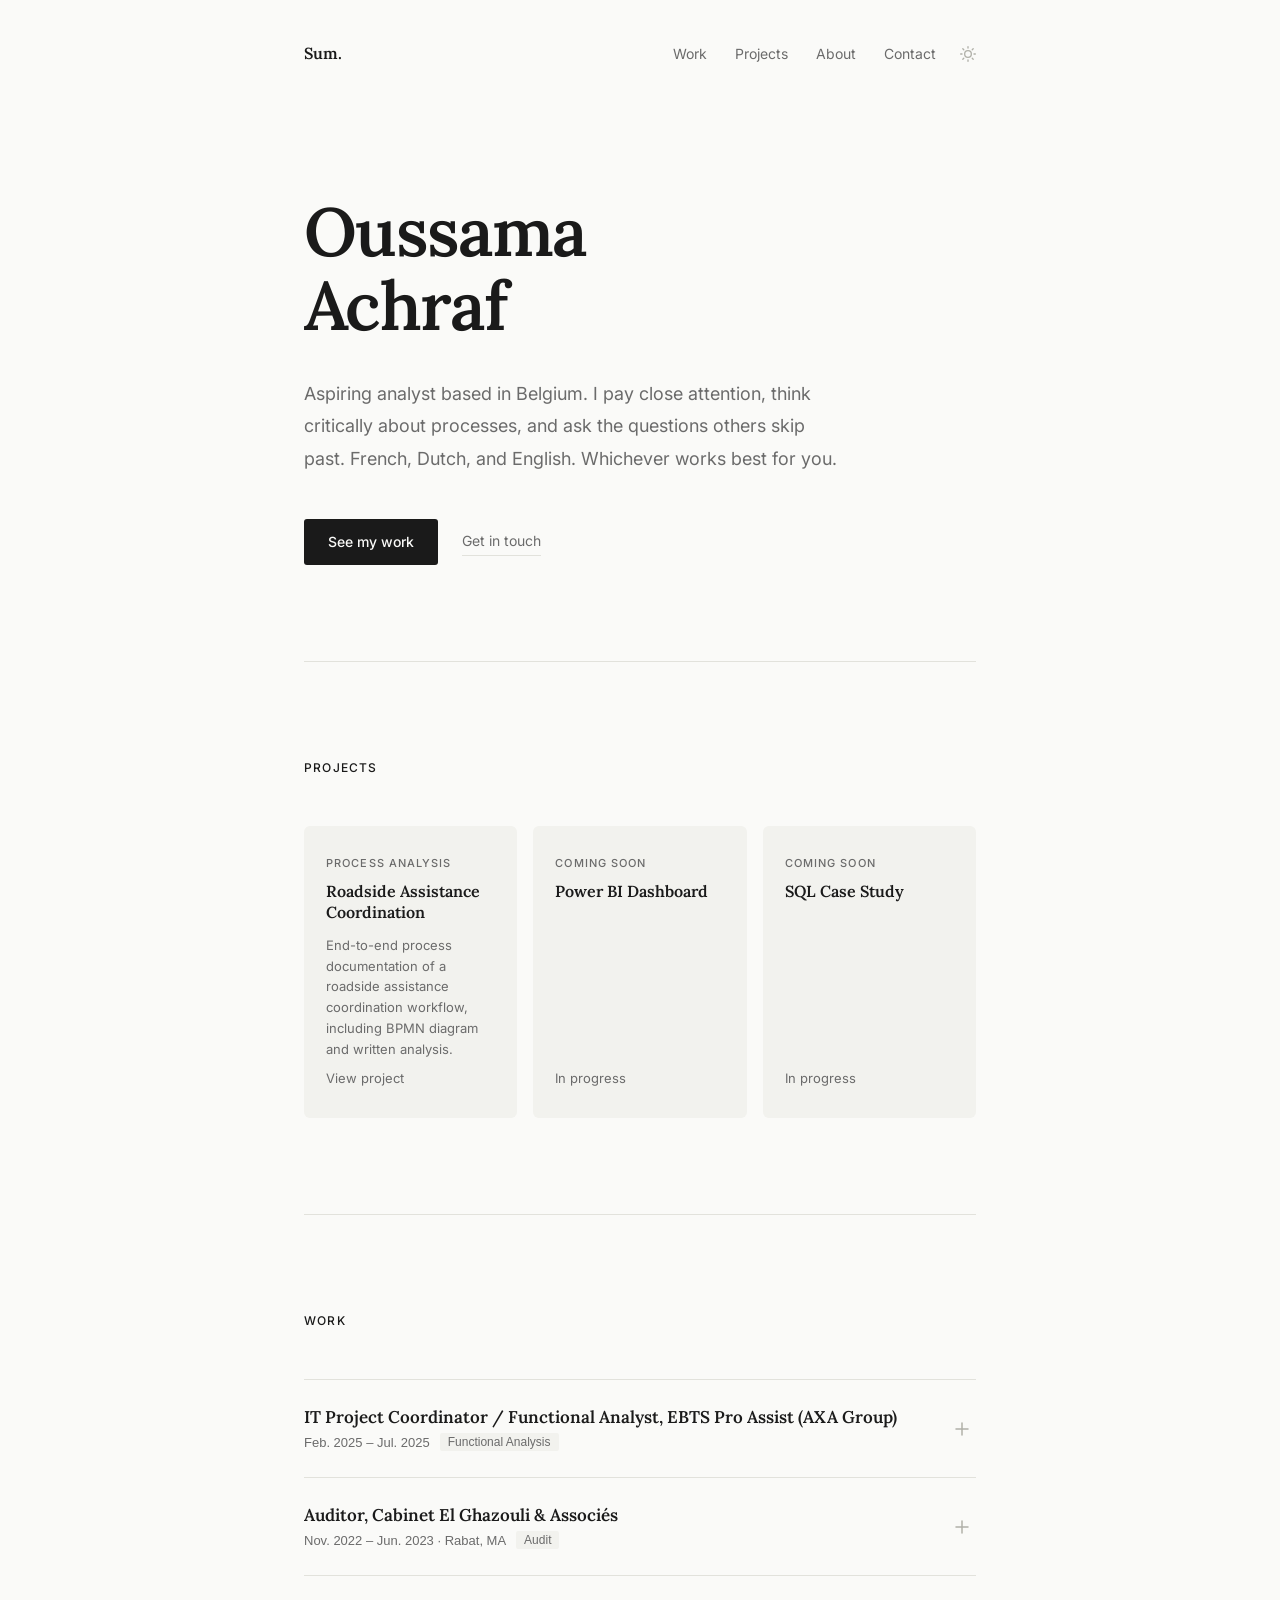
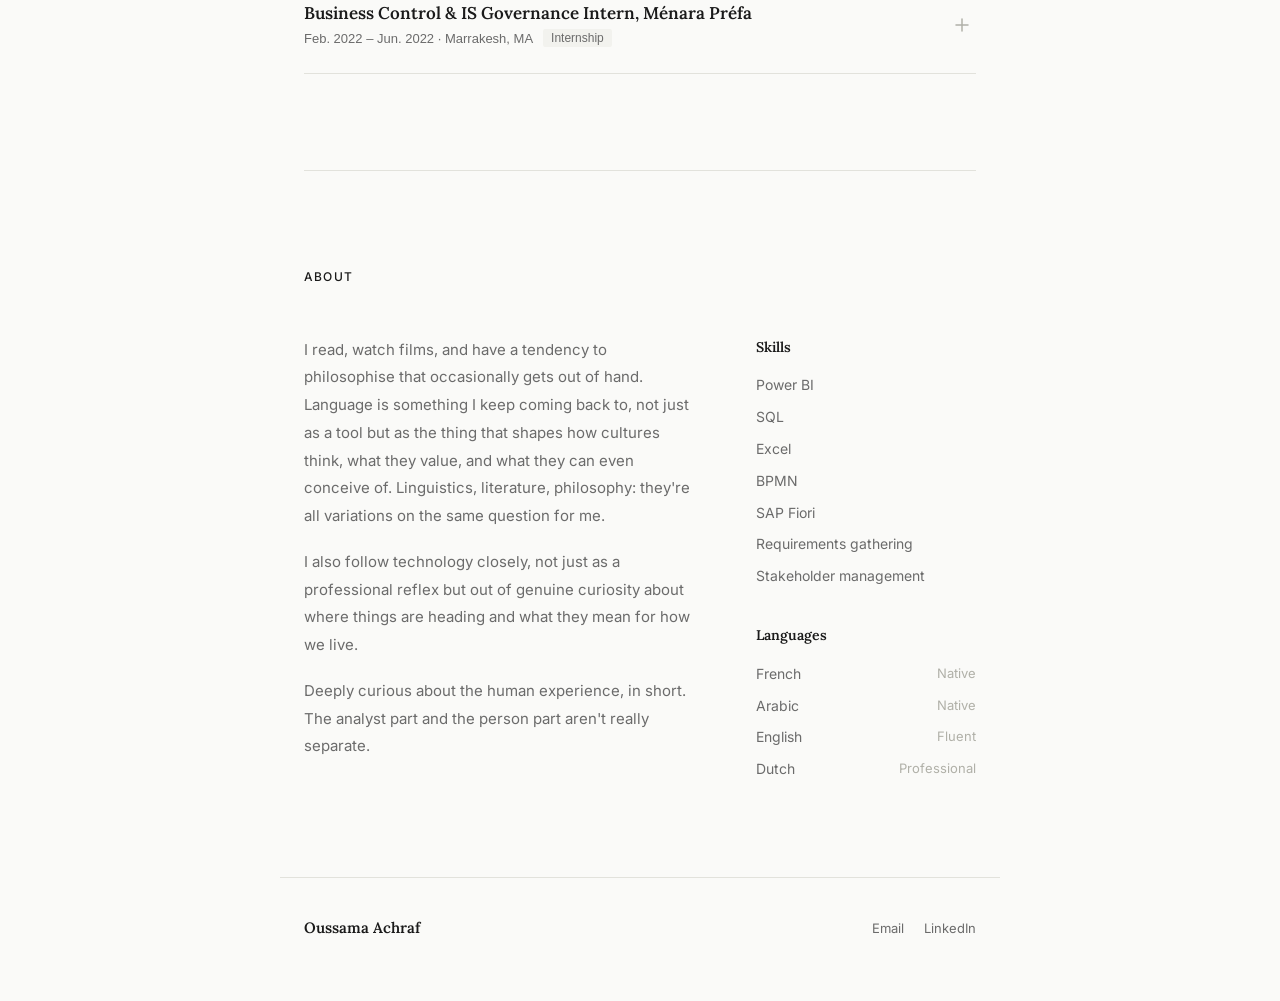
==== commit b15d9aa6: "Replace diagram heading with caption, move project card to first" ====
--- a/index.html
+++ b/index.html
@@ -513,17 +513,17 @@
     <section id="projects">
       <p class="section-label">Projects</p>
       <div class="projects-grid">
-        <div class="project-card">
-          <span class="project-label">Coming soon</span>
-          <span class="project-title">Power BI Dashboard</span>
-          <span class="project-status">In progress</span>
-        </div>
         <a href="process-analysis.html" class="project-card">
           <span class="project-label">Process Analysis</span>
           <span class="project-title">Roadside Assistance Coordination</span>
           <p class="project-desc">End-to-end process documentation of a roadside assistance coordination workflow, including BPMN diagram and written analysis.</p>
           <span class="project-status">View project</span>
         </a>
+        <div class="project-card">
+          <span class="project-label">Coming soon</span>
+          <span class="project-title">Power BI Dashboard</span>
+          <span class="project-status">In progress</span>
+        </div>
         <div class="project-card">
           <span class="project-label">Coming soon</span>
           <span class="project-title">SQL Case Study</span>
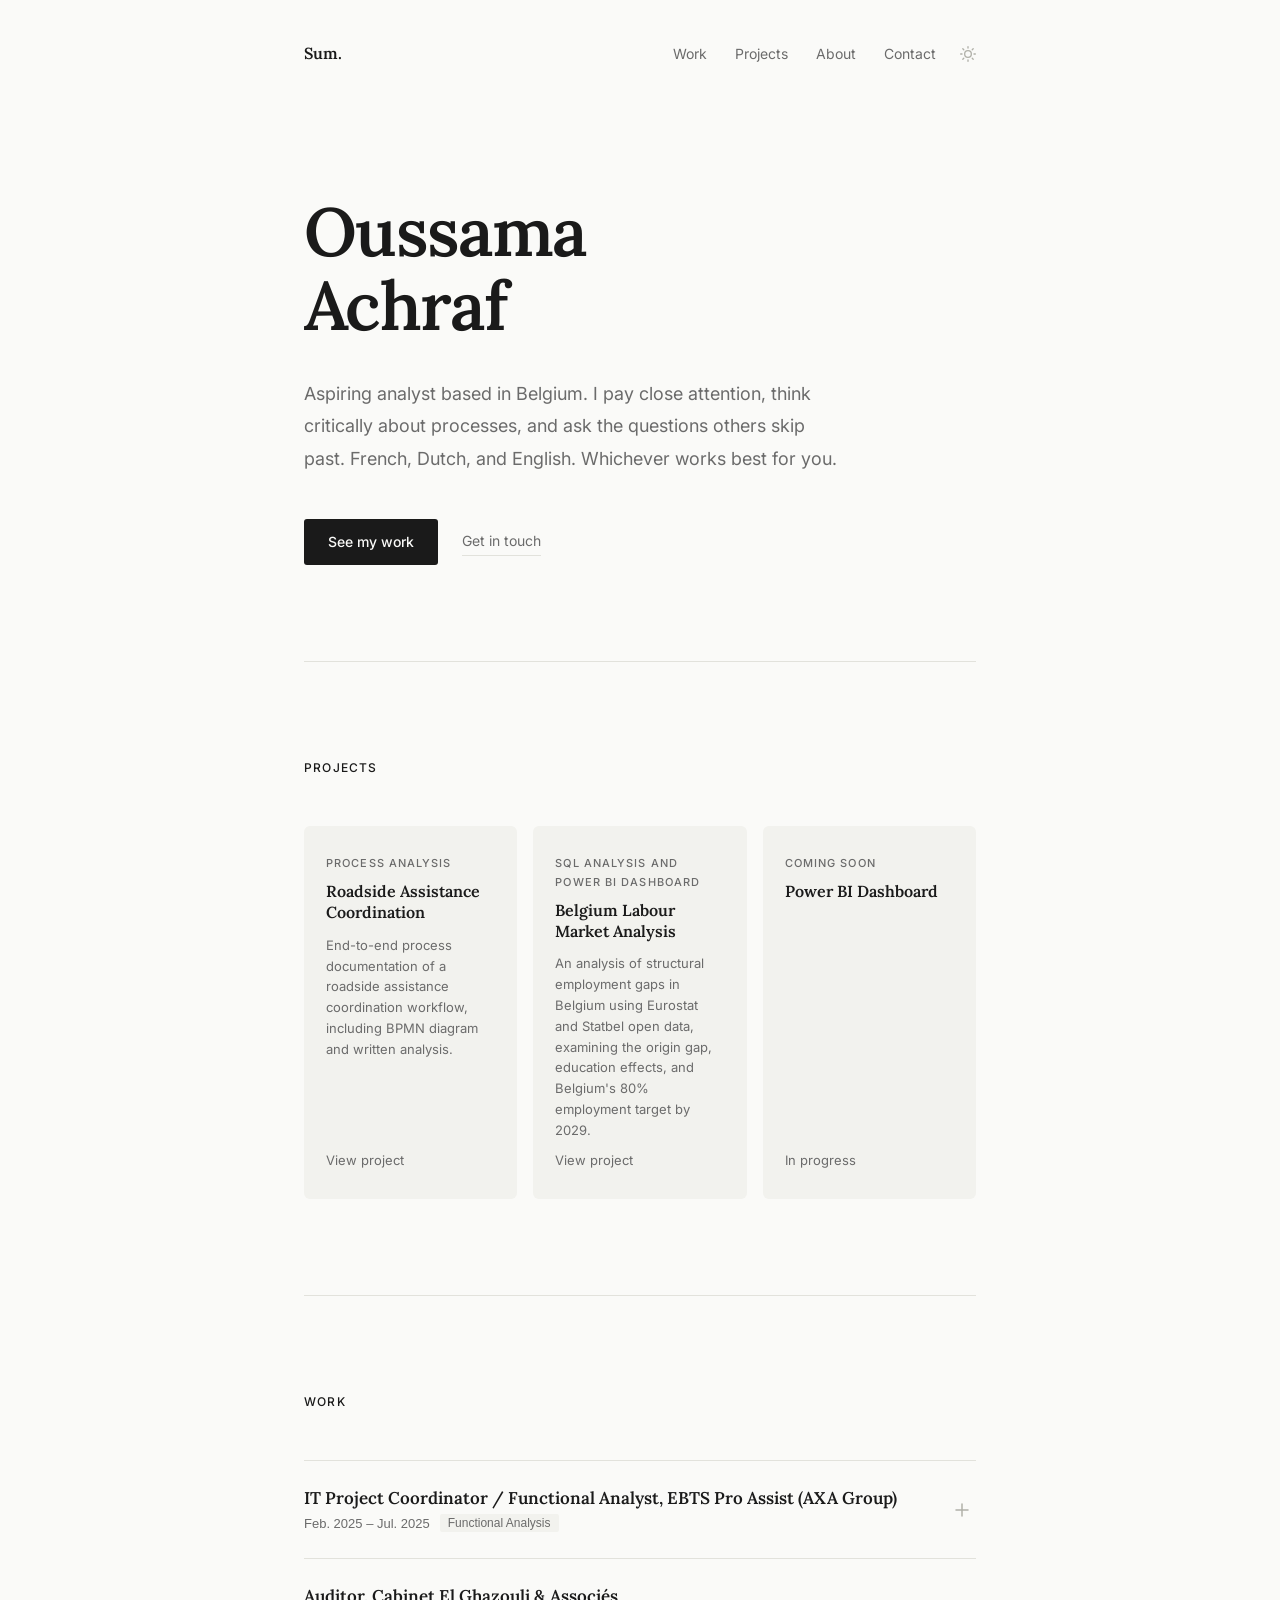
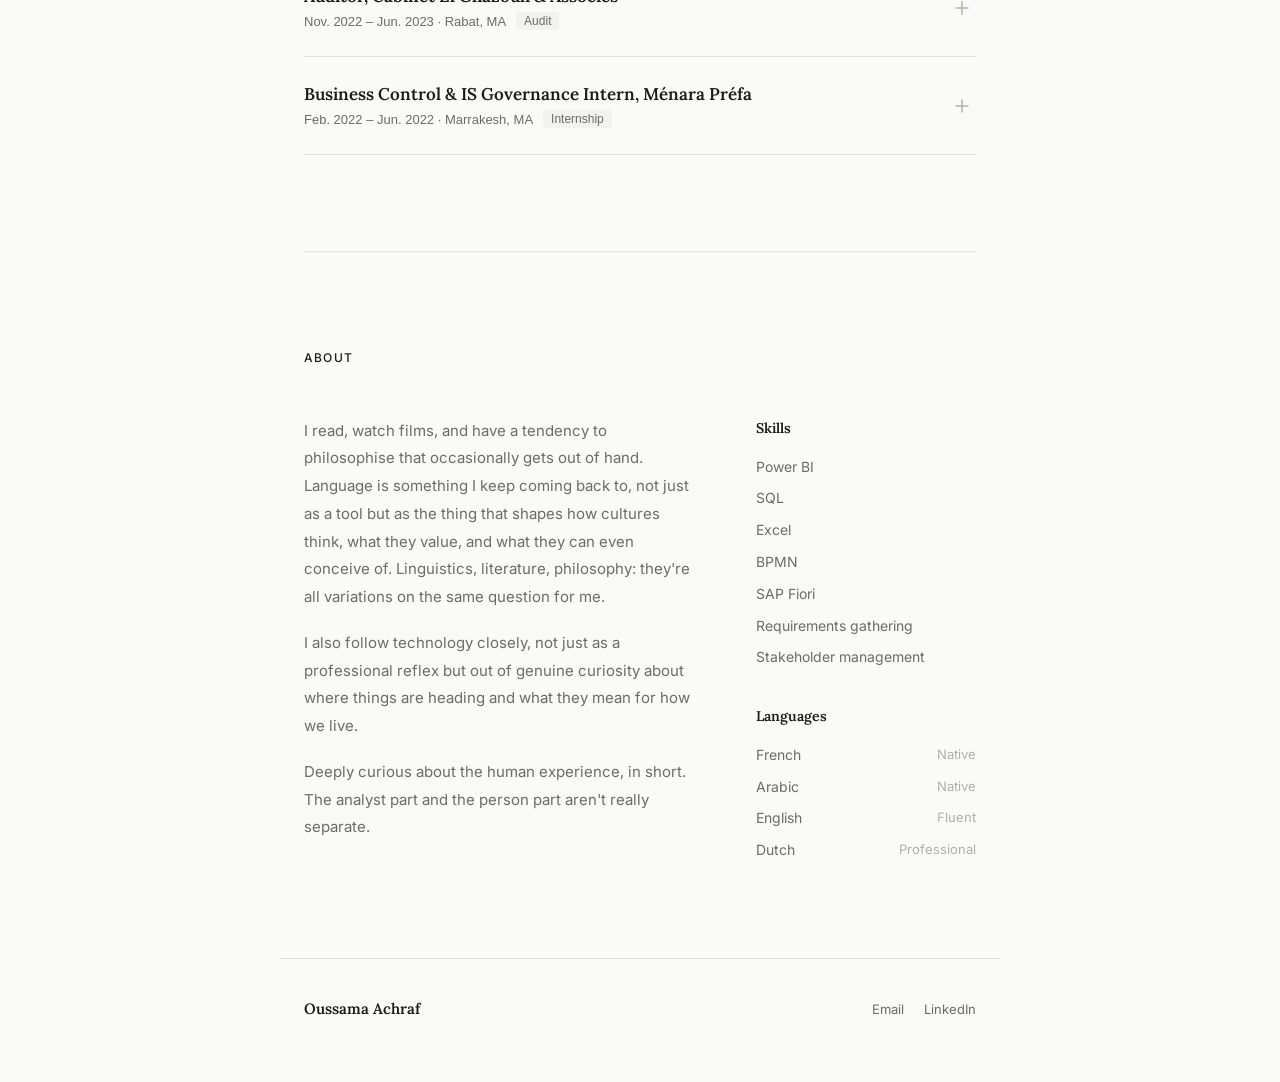
==== commit a5e53f94: "Add Belgium Labour Market Analysis project; rename process analysis file - Add labour-market-analysi" ====
--- a/index.html
+++ b/index.html
@@ -513,20 +513,21 @@
     <section id="projects">
       <p class="section-label">Projects</p>
       <div class="projects-grid">
-        <a href="process-analysis.html" class="project-card">
+        <a href="process-analysis-ebts.html" class="project-card">
           <span class="project-label">Process Analysis</span>
           <span class="project-title">Roadside Assistance Coordination</span>
           <p class="project-desc">End-to-end process documentation of a roadside assistance coordination workflow, including BPMN diagram and written analysis.</p>
           <span class="project-status">View project</span>
         </a>
+        <a href="labour-market-analysis.html" class="project-card">
+          <span class="project-label">SQL analysis and Power BI dashboard</span>
+          <span class="project-title">Belgium Labour Market Analysis</span>
+          <p class="project-desc">An analysis of structural employment gaps in Belgium using Eurostat and Statbel open data, examining the origin gap, education effects, and Belgium's 80% employment target by 2029.</p>
+          <span class="project-status">View project</span>
+        </a>
         <div class="project-card">
           <span class="project-label">Coming soon</span>
           <span class="project-title">Power BI Dashboard</span>
-          <span class="project-status">In progress</span>
-        </div>
-        <div class="project-card">
-          <span class="project-label">Coming soon</span>
-          <span class="project-title">SQL Case Study</span>
           <span class="project-status">In progress</span>
         </div>
       </div>
